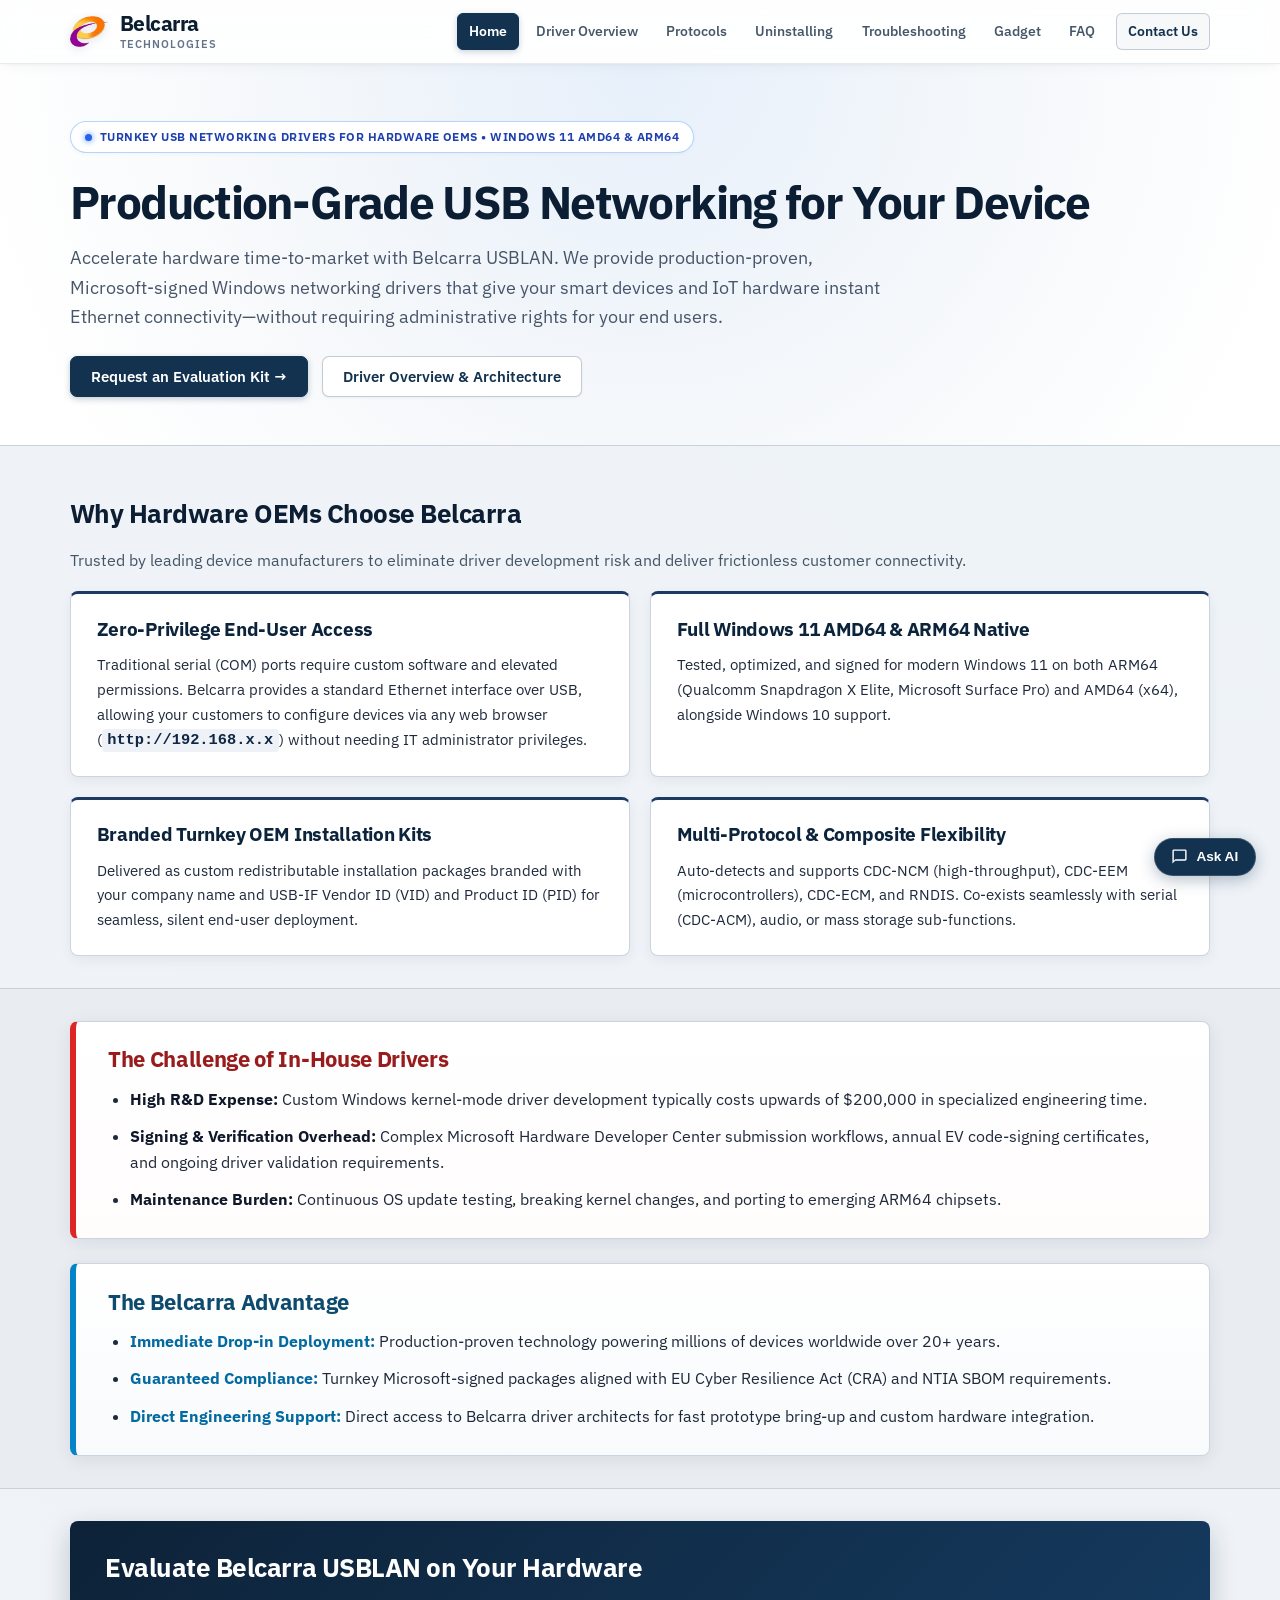
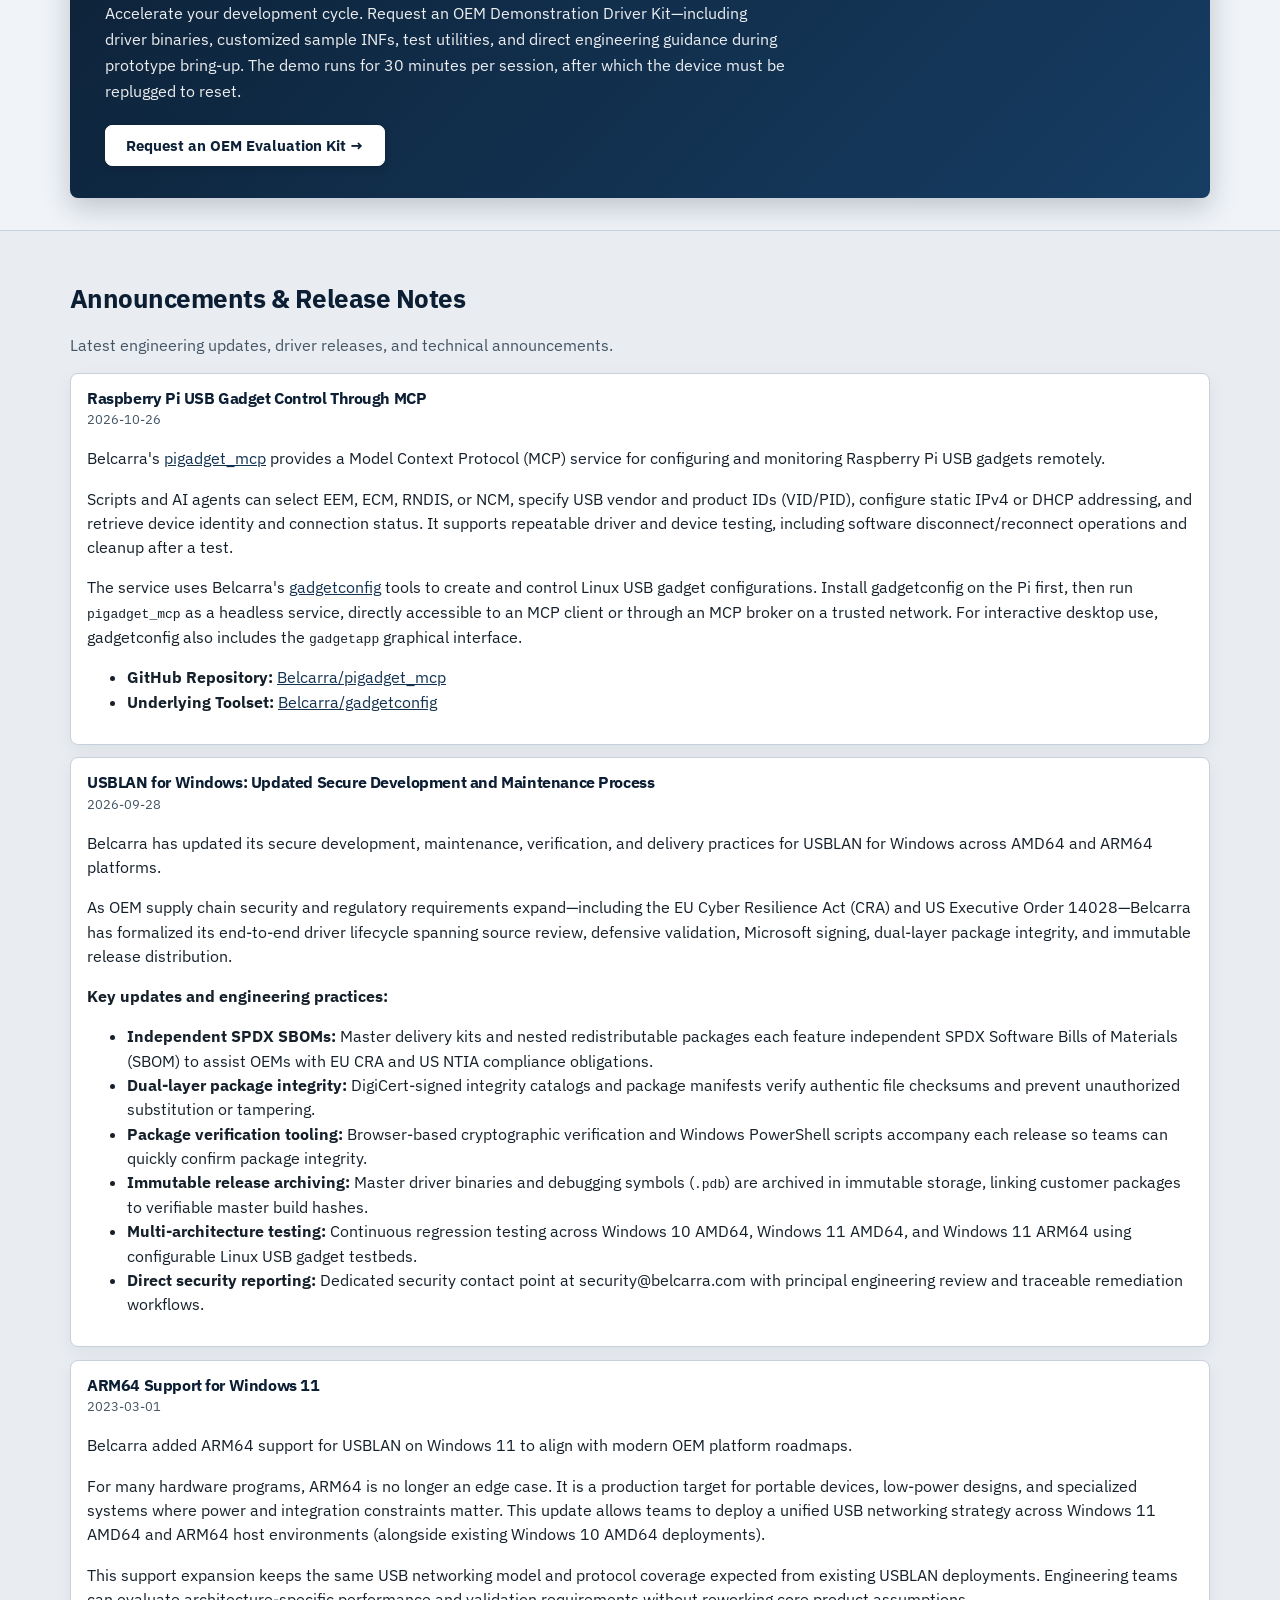
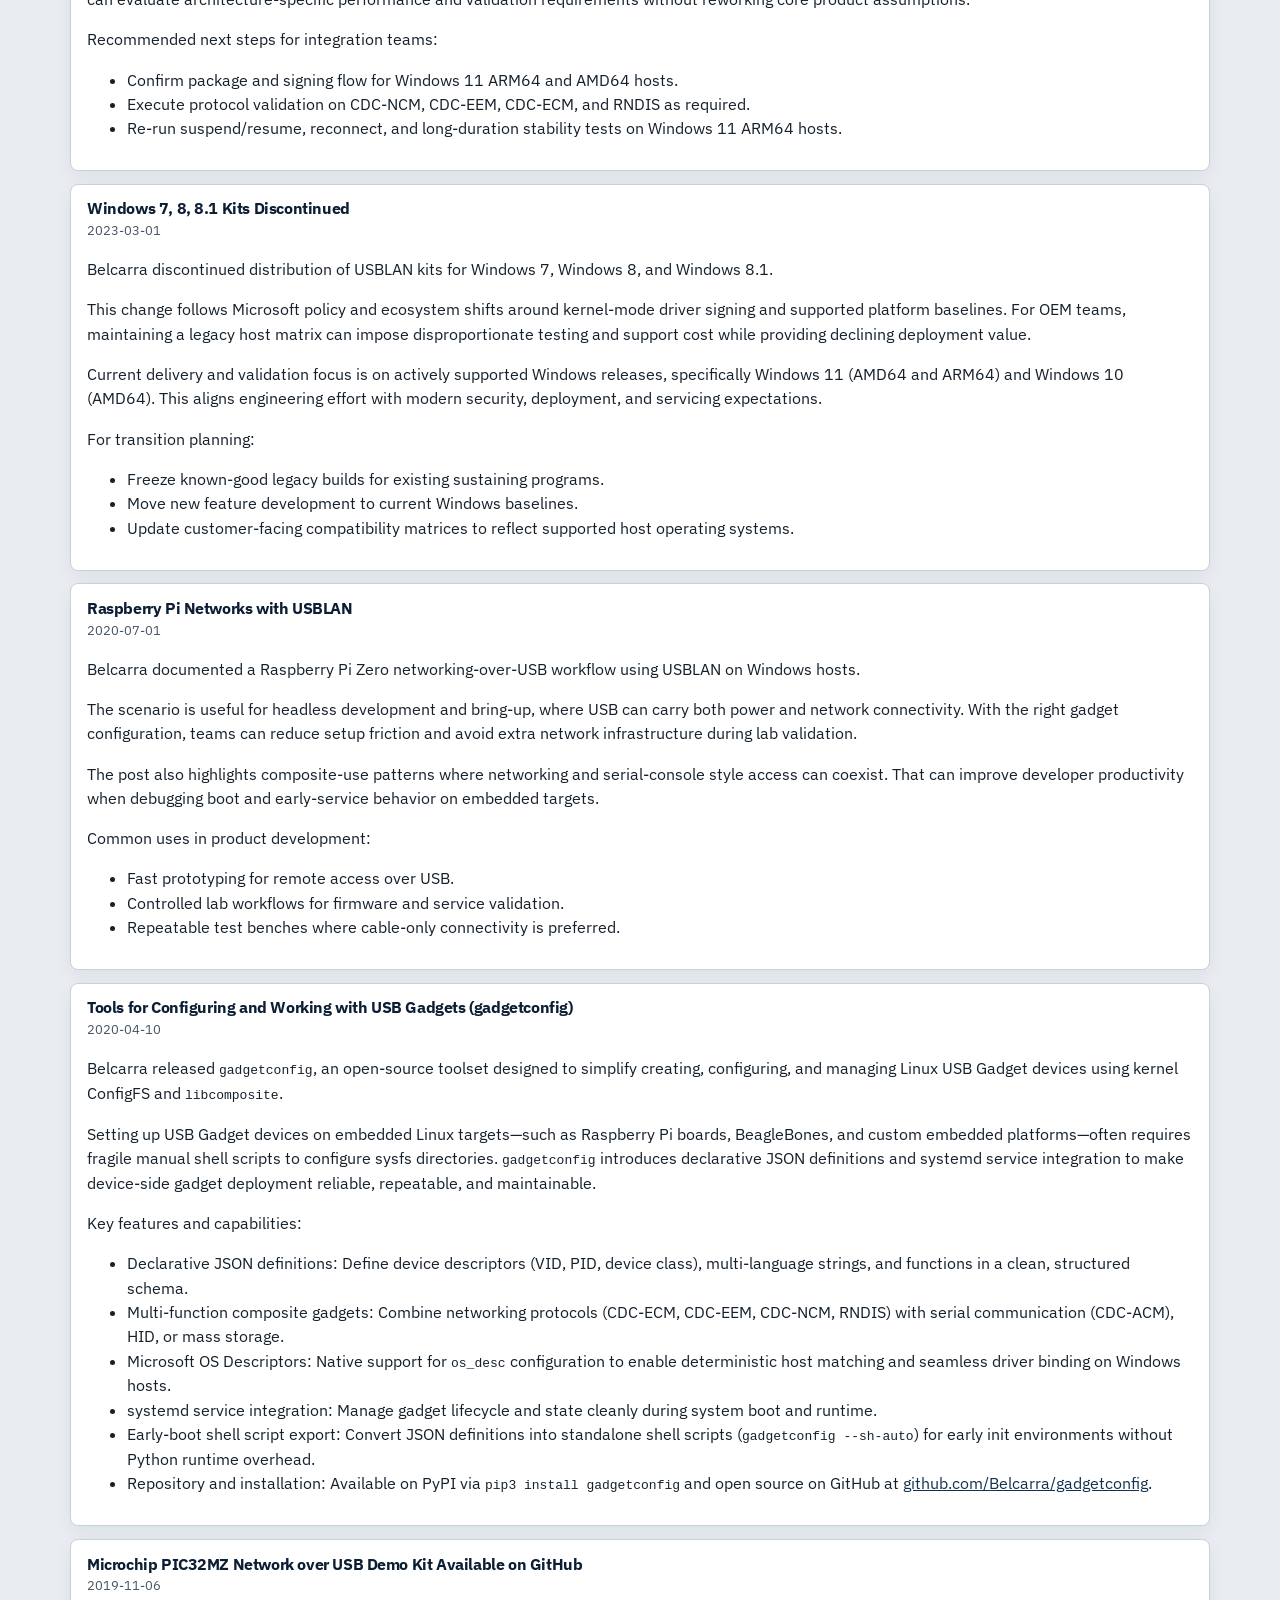
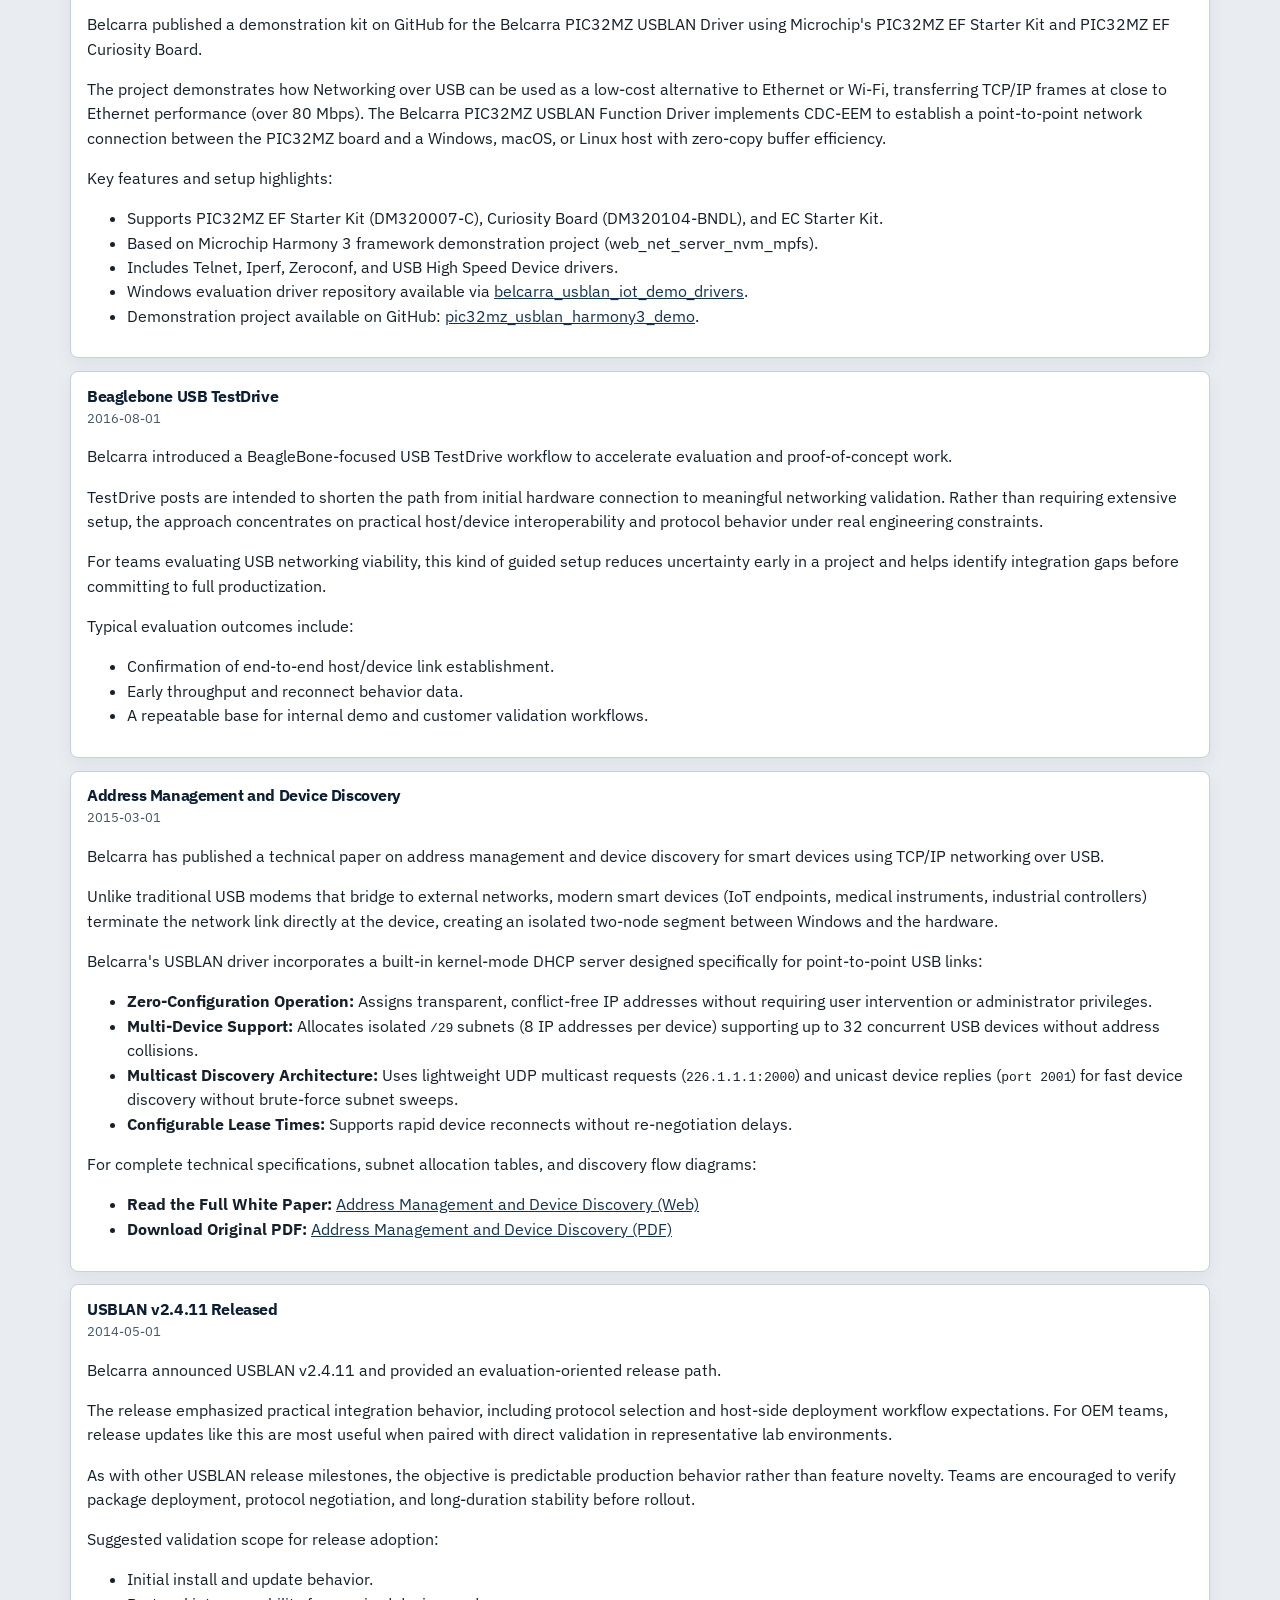
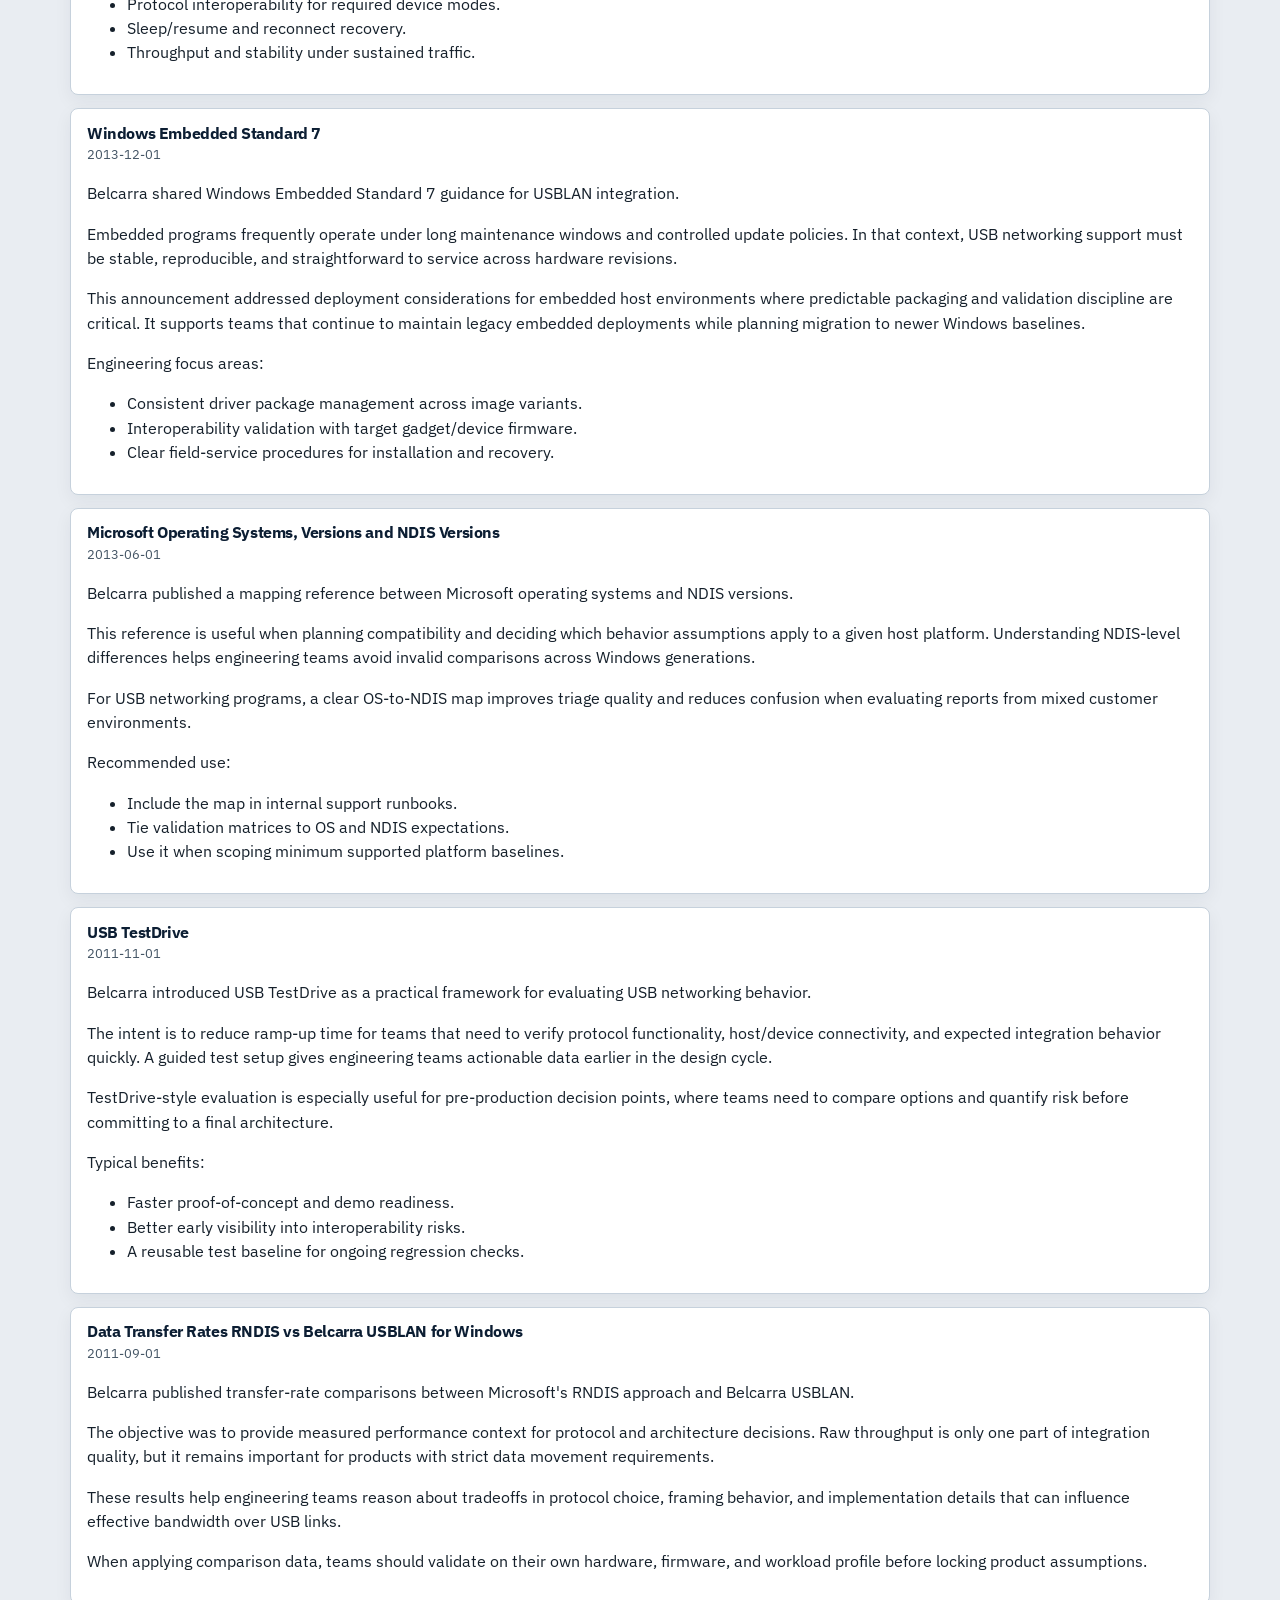
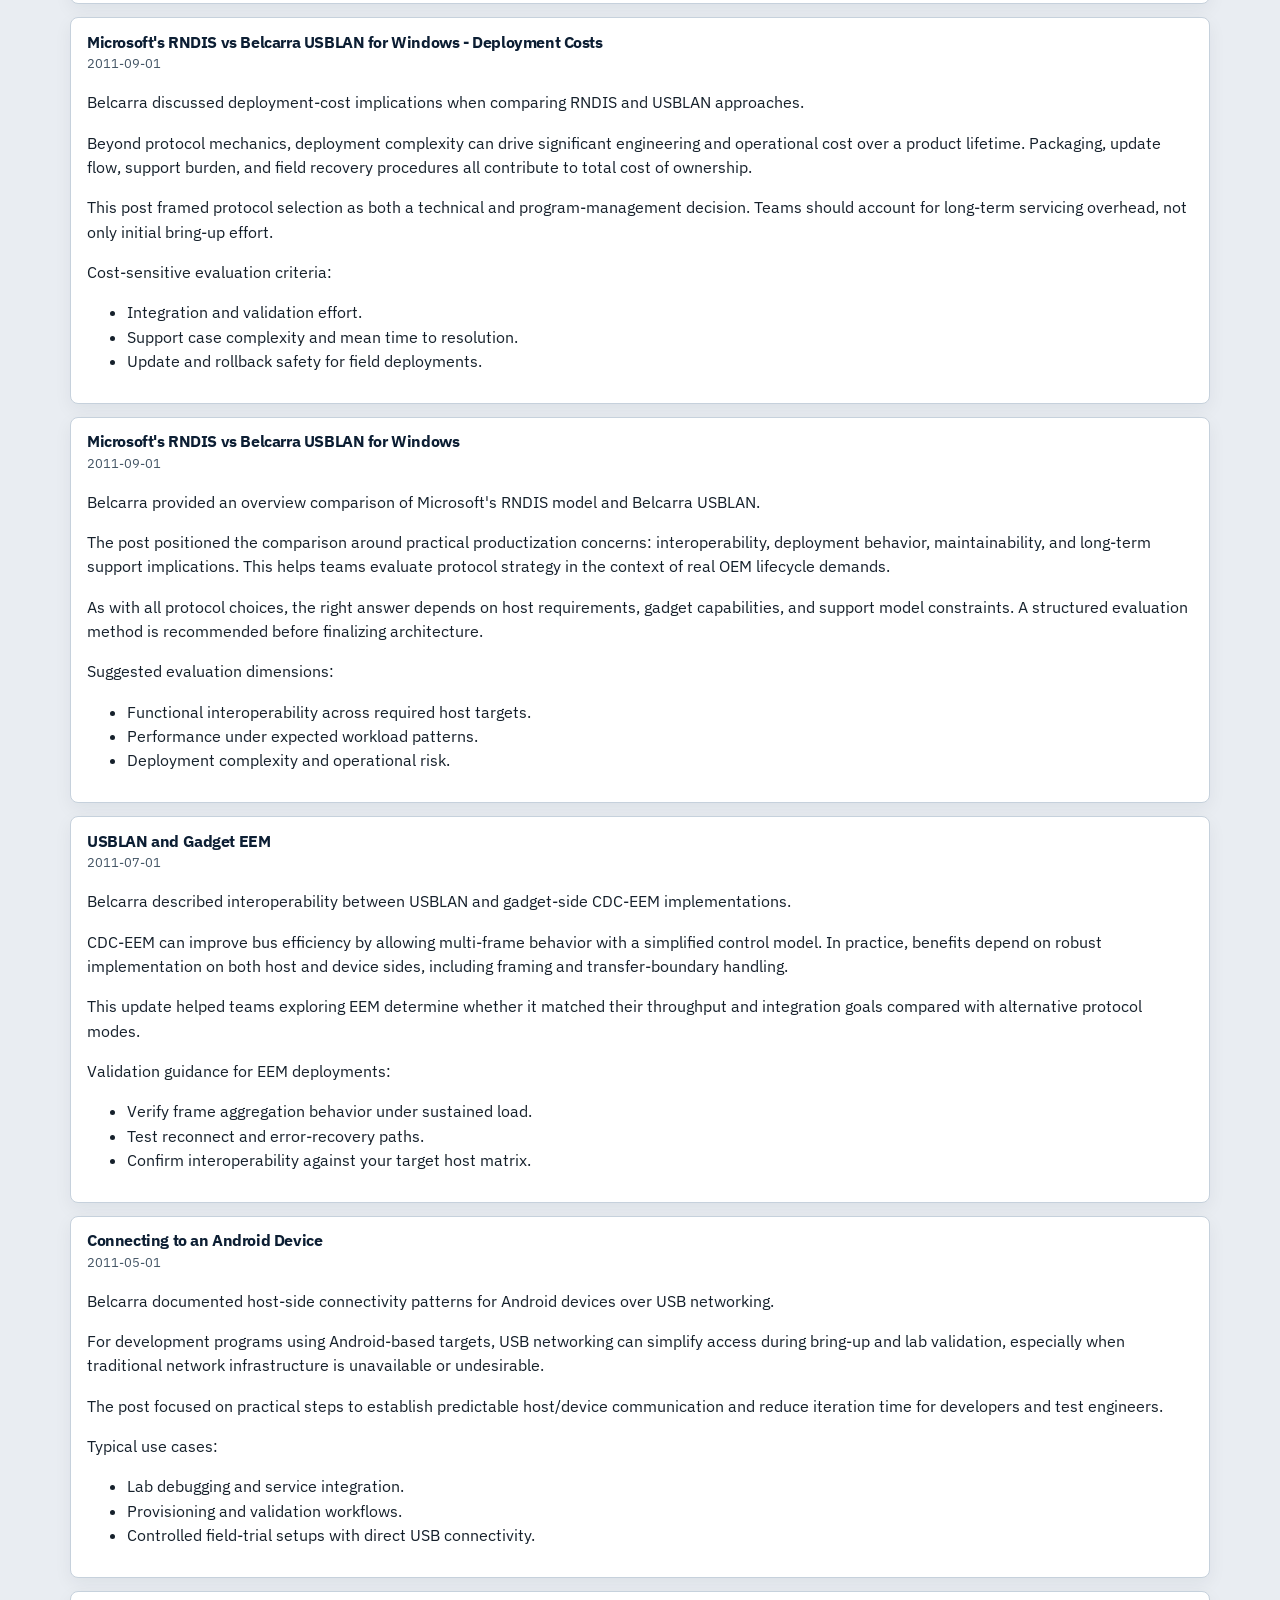
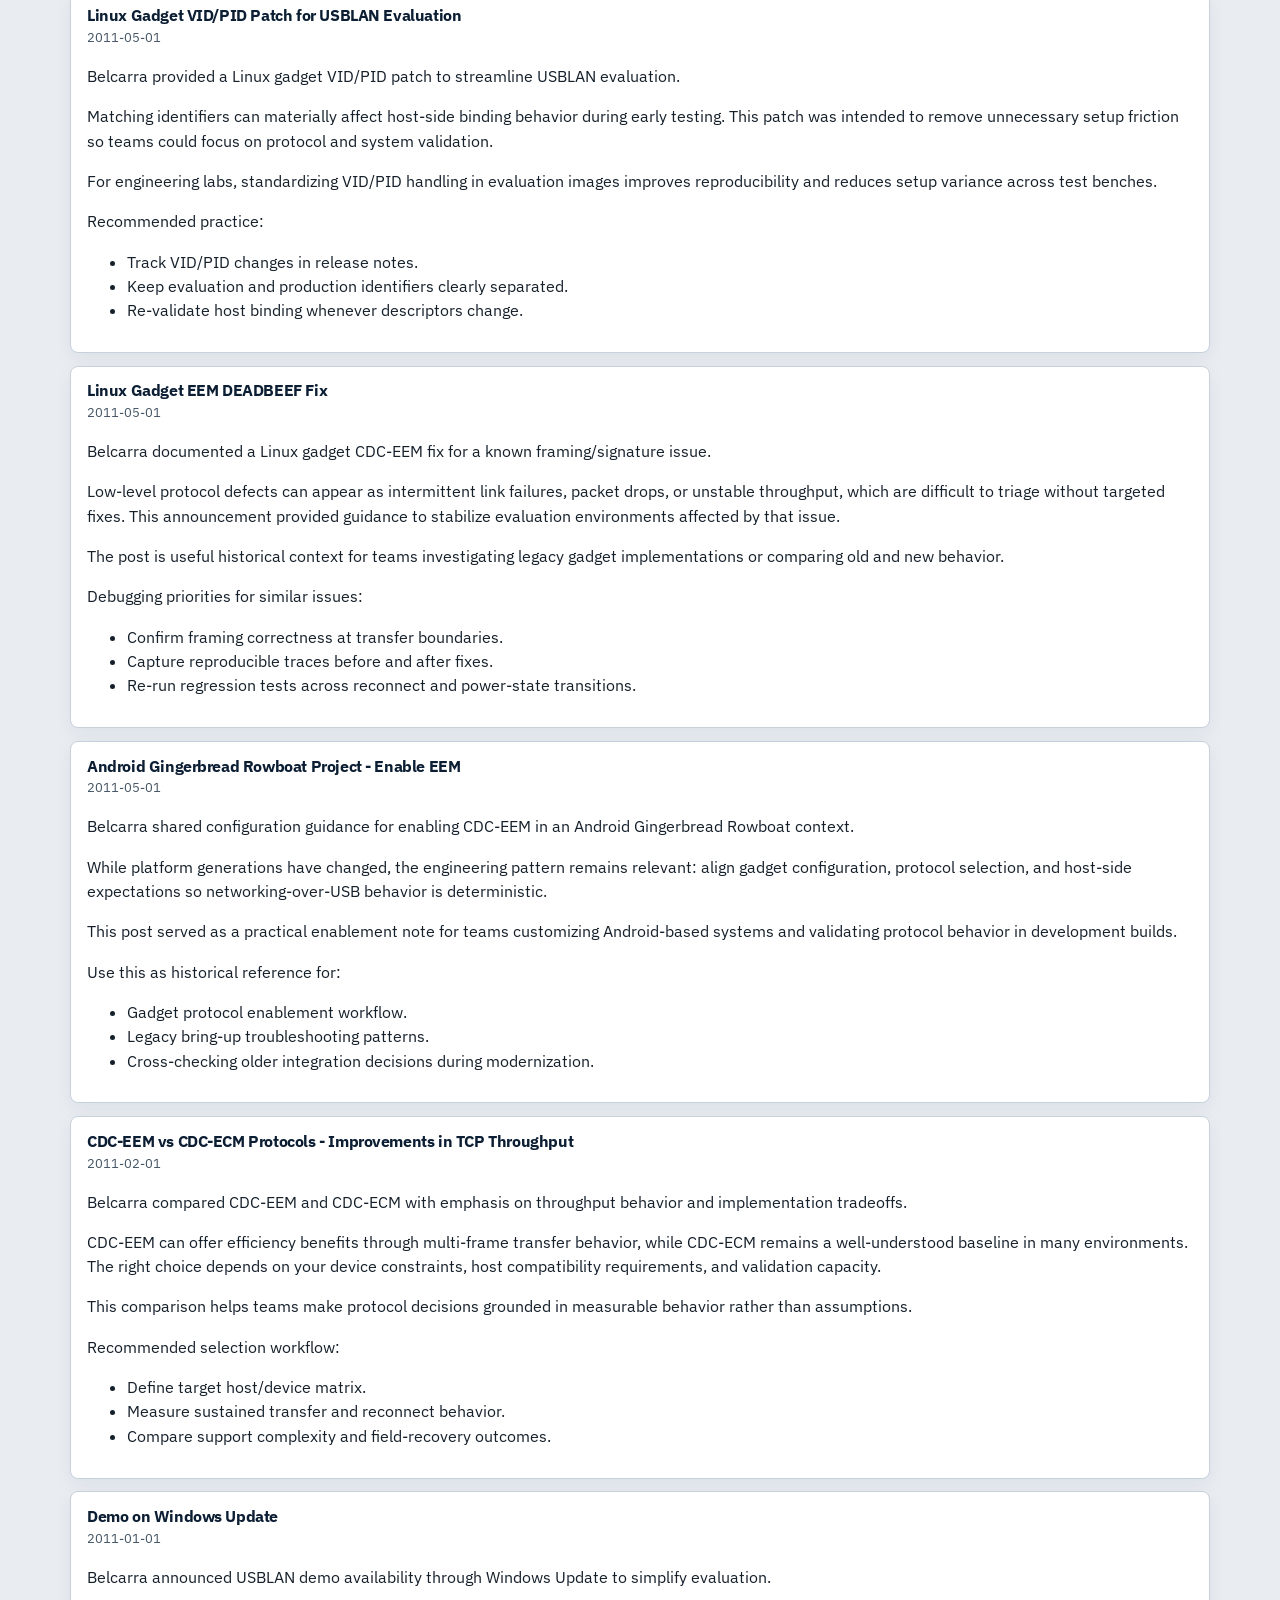
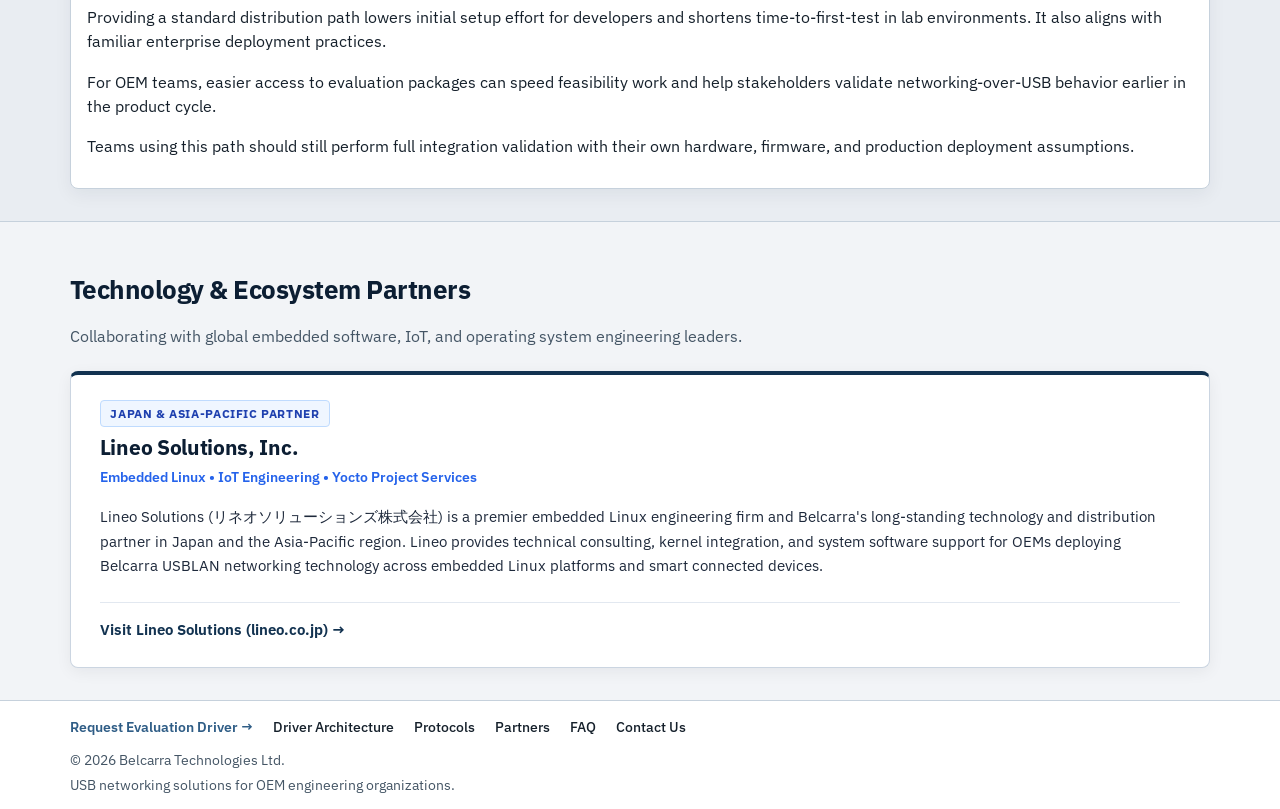
==== index.html @ 00631baa "Add Technology Partners section featuring Lineo Solutions" ====
<!doctype html>
<html lang="en">
<head>
  <meta charset="utf-8">
  <meta name="viewport" content="width=device-width, initial-scale=1">
  <title>Belcarra | USB Networking Driver Solutions for Windows</title>
  <meta name="description" content="Belcarra provides high-performance, stable USB networking drivers (CDC-EEM, CDC-ECM, CDC-NCM, RNDIS) for Windows 11 (AMD64, ARM64) and Windows 10 (AMD64).">
  <meta name="keywords" content="Belcarra, USBLAN, USB networking driver, Windows 11 USB driver, ARM64 USB driver, CDC-EEM, CDC-ECM, CDC-NCM, RNDIS, USB Vendor ID, Product ID, USB.org, USB-IF, MCCI, Thesycon, Lineo, USB Ethernet driver, embedded USB networking, USB gadget, NDIS driver">
  <link rel="canonical" href="https://belcarra.github.io/belcarra_web/">
  <meta property="og:title" content="Belcarra | USB Networking Driver Solutions for Windows">
  <meta property="og:description" content="Belcarra provides high-performance, stable USB networking drivers (CDC-EEM, CDC-ECM, CDC-NCM, RNDIS) for Windows 11 (AMD64, ARM64) and Windows 10 (AMD64).">
  <meta property="og:type" content="website">
  <meta property="og:url" content="https://belcarra.github.io/belcarra_web/">
  <meta property="og:site_name" content="Belcarra Technologies">
  <meta name="twitter:card" content="summary_large_image">
  <meta name="twitter:title" content="Belcarra | USB Networking Driver Solutions for Windows">
  <meta name="twitter:description" content="Belcarra provides high-performance, stable USB networking drivers (CDC-EEM, CDC-ECM, CDC-NCM, RNDIS) for Windows 11 (AMD64, ARM64) and Windows 10 (AMD64).">
  <script type="application/ld+json">
  {
    "@context": "https://schema.org",
    "@graph": [
      {
        "@type": "Organization",
        "@id": "https://belcarra.github.io/belcarra_web/#organization",
        "name": "Belcarra Technologies",
        "url": "https://belcarra.github.io/belcarra_web/",
        "description": "Provider of USB networking driver solutions, protocol implementations, and gadget tools for OEM and enterprise engineering teams.",
        "contactPoint": {
          "@type": "ContactPoint",
          "email": "info@belcarra.com",
          "contactType": "sales and technical support"
        }
      },
      {
        "@type": "SoftwareApplication",
        "name": "Belcarra USBLAN for Windows",
        "applicationCategory": "DriverApplication",
        "operatingSystem": "Windows 11 (AMD64, ARM64), Windows 10 (AMD64)",
        "description": "Windows kernel-mode network class driver connecting USB device networking protocols (CDC-EEM, CDC-ECM, CDC-NCM, RNDIS) to the Windows networking stack.",
        "keywords": "Belcarra, USBLAN, USB networking driver, Windows 11 USB driver, CDC-EEM, CDC-ECM, CDC-NCM, RNDIS, USB Vendor ID, Product ID, USB.org, USB-IF, MCCI, Thesycon, Lineo, embedded USB networking",
        "provider": {
          "@id": "https://belcarra.github.io/belcarra_web/#organization"
        }
      }
    ]
  }
  </script>
    <link rel="icon" type="image/x-icon" href="favicon.ico">
  <link rel="icon" type="image/png" sizes="32x32" href="assets/favicon-32x32.png">
  <link rel="icon" type="image/png" sizes="16x16" href="assets/favicon-16x16.png">
  <link rel="apple-touch-icon" sizes="180x180" href="assets/apple-touch-icon.png">
  <link rel="preconnect" href="https://fonts.googleapis.com">
  <link rel="preconnect" href="https://fonts.gstatic.com" crossorigin>
  <link href="https://fonts.googleapis.com/css2?family=IBM+Plex+Sans:wght@400;500;600;700&display=swap" rel="stylesheet">
  <link rel="stylesheet" href="assets/styles.css">
  <script defer src="assets/site.js"></script>
</head>
<body>
  <header class="topbar">
    <div class="wrap topbar-inner">
      <div class="topbar-brand-row">
        <a class="brand" href="index.html" aria-label="Belcarra Technologies Home">
          <img src="assets/belcarra-mark.png" alt="Belcarra" class="brand-mark-img" width="38" height="32">
          <span class="brand-text">
            <span class="brand-title">Belcarra</span>
            <span class="brand-subtitle">Technologies</span>
          </span>
        </a>
        <button type="button" class="nav-toggle" id="nav-toggle" aria-expanded="false" aria-controls="primary-nav" aria-label="Toggle navigation menu">
          <span class="nav-toggle-bar"></span>
          <span class="nav-toggle-bar"></span>
          <span class="nav-toggle-bar"></span>
        </button>
      </div>
      <nav id="primary-nav" class="nav-menu" aria-label="Primary">
        <ul class="tabs">
          <li><a class="active" href="index.html">Home</a></li>
          <li><a href="driver-overview.html">Driver Overview</a></li>
          <li><a href="protocols.html">Protocols</a></li>
          <li><a href="uninstalling.html">Uninstalling</a></li>
          <li><a href="troubleshooting.html">Troubleshooting</a></li>
          <li><a href="gadget.html">Gadget</a></li>
          <li><a href="faq.html">FAQ</a></li>
          <li><a href="contact-us.html">Contact Us</a></li>
        </ul>
      </nav>
    </div>
  </header>

  <main>
    <section class="hero">
      <div class="wrap">
        <div class="eyebrow">Turnkey USB Networking Drivers for Hardware OEMs • Windows 11 AMD64 &amp; ARM64</div>
        <h1>Production-Grade USB Networking for Your Device</h1>
        <p class="lead">Accelerate hardware time-to-market with Belcarra USBLAN. We provide production-proven, Microsoft-signed Windows networking drivers that give your smart devices and IoT hardware instant Ethernet connectivity—without requiring administrative rights for your end users.</p>
        <div class="hero-actions">
          <a href="evaluation-request.html" class="btn btn-primary">Request an Evaluation Kit →</a>
          <a href="driver-overview.html" class="btn btn-secondary">Driver Overview &amp; Architecture</a>
        </div>
      </div>
    </section>

    <!-- Why Hardware OEMs Choose Belcarra -->
    <section class="section">
      <div class="wrap">
        <h2>Why Hardware OEMs Choose Belcarra</h2>
        <p class="section-intro">Trusted by leading device manufacturers to eliminate driver development risk and deliver frictionless customer connectivity.</p>
        <div class="feature-grid feature-grid-2x2" style="margin-top: 1.2rem;">
          <div class="feature-box">
            <h3>Zero-Privilege End-User Access</h3>
            <p>Traditional serial (COM) ports require custom software and elevated permissions. Belcarra provides a standard Ethernet interface over USB, allowing your customers to configure devices via any web browser (<code>http://192.168.x.x</code>) without needing IT administrator privileges.</p>
          </div>
          <div class="feature-box">
            <h3>Full Windows 11 AMD64 &amp; ARM64 Native</h3>
            <p>Tested, optimized, and signed for modern Windows 11 on both ARM64 (Qualcomm Snapdragon X Elite, Microsoft Surface Pro) and AMD64 (x64), alongside Windows 10 support.</p>
          </div>
          <div class="feature-box">
            <h3>Branded Turnkey OEM Installation Kits</h3>
            <p>Delivered as custom redistributable installation packages branded with your company name and USB-IF Vendor ID (VID) and Product ID (PID) for seamless, silent end-user deployment.</p>
          </div>
          <div class="feature-box">
            <h3>Multi-Protocol &amp; Composite Flexibility</h3>
            <p>Auto-detects and supports CDC-NCM (high-throughput), CDC-EEM (microcontrollers), CDC-ECM, and RNDIS. Co-exists seamlessly with serial (CDC-ACM), audio, or mass storage sub-functions.</p>
          </div>
        </div>
      </div>
    </section>

    <!-- Commercial Advantages: Build vs. License -->
    <section class="section section-alt">
      <div class="wrap">
        <div class="stack-cards">
          <article class="card card-challenge">
            <h2>The Challenge of In-House Drivers</h2>
            <ul>
              <li><strong>High R&amp;D Expense:</strong> Custom Windows kernel-mode driver development typically costs upwards of $200,000 in specialized engineering time.</li>
              <li><strong>Signing &amp; Verification Overhead:</strong> Complex Microsoft Hardware Developer Center submission workflows, annual EV code-signing certificates, and ongoing driver validation requirements.</li>
              <li><strong>Maintenance Burden:</strong> Continuous OS update testing, breaking kernel changes, and porting to emerging ARM64 chipsets.</li>
            </ul>
          </article>
          <article class="card card-advantage">
            <h2>The Belcarra Advantage</h2>
            <ul>
              <li><strong>Immediate Drop-in Deployment:</strong> Production-proven technology powering millions of devices worldwide over 20+ years.</li>
              <li><strong>Guaranteed Compliance:</strong> Turnkey Microsoft-signed packages aligned with EU Cyber Resilience Act (CRA) and NTIA SBOM requirements.</li>
              <li><strong>Direct Engineering Support:</strong> Direct access to Belcarra driver architects for fast prototype bring-up and custom hardware integration.</li>
            </ul>
          </article>
        </div>
      </div>
    </section>

    <!-- Promotional Callout: Evaluation Kit -->
    <section class="section">
      <div class="wrap">
        <div class="promo-card">
          <h2>Evaluate Belcarra USBLAN on Your Hardware</h2>
          <p>Accelerate your development cycle. Request an OEM Demonstration Driver Kit—including driver binaries, customized sample INFs, test utilities, and direct engineering guidance during prototype bring-up. The demo runs for 30 minutes per session, after which the device must be replugged to reset.</p>
          <a href="evaluation-request.html" class="btn btn-white">Request an OEM Evaluation Kit →</a>
        </div>
      </div>
    </section>

    <!-- Announcements -->
    <section class="section section-alt">
      <div class="wrap">
        <h2>Announcements &amp; Release Notes</h2>
        <p class="section-intro">Latest engineering updates, driver releases, and technical announcements.</p>
        <div id="announcements" class="announcement-list" aria-live="polite"></div>
      </div>
    </section>

    <!-- Technology Partners & Ecosystem -->
    <section class="section" id="partners">
      <div class="wrap">
        <h2>Technology &amp; Ecosystem Partners</h2>
        <p class="section-intro">Collaborating with global embedded software, IoT, and operating system engineering leaders.</p>
        <div class="partner-grid" style="margin-top: 1.4rem;">
          <article class="partner-card">
            <div class="partner-header">
              <span class="partner-badge">Japan &amp; Asia-Pacific Partner</span>
              <h3>Lineo Solutions, Inc.</h3>
              <p class="partner-meta">Embedded Linux • IoT Engineering • Yocto Project Services</p>
            </div>
            <p class="partner-desc">
              Lineo Solutions (リネオソリューションズ株式会社) is a premier embedded Linux engineering firm and Belcarra's long-standing technology and distribution partner in Japan and the Asia-Pacific region. Lineo provides technical consulting, kernel integration, and system software support for OEMs deploying Belcarra USBLAN networking technology across embedded Linux platforms and smart connected devices.
            </p>
            <div class="partner-actions">
              <a href="https://www.lineo.co.jp/" target="_blank" rel="noopener noreferrer" class="partner-link">Visit Lineo Solutions (lineo.co.jp) →</a>
            </div>
          </article>
        </div>
      </div>
    </section>
  </main>

  <footer class="footer">
    <div class="wrap footer-inner">
      <nav class="footer-links" aria-label="Footer navigation">
        <a href="evaluation-request.html" class="footer-highlight">Request Evaluation Driver →</a>
        <a href="driver-overview.html">Driver Architecture</a>
        <a href="protocols.html">Protocols</a>
        <a href="index.html#partners">Partners</a>
        <a href="faq.html">FAQ</a>
        <a href="contact-us.html">Contact Us</a>
      </nav>
      <p>© <span id="year"></span> Belcarra Technologies Ltd.</p>
      <p>USB networking solutions for OEM engineering organizations.</p>
    </div>
  </footer>
</body>
</html>
---- assets/styles.css ----
:root {
  --bg: #f2f4f7;
  --surface: #ffffff;
  --surface-alt: #e9edf2;
  --ink: #15202b;
  --ink-soft: #445565;
  --line: #c6d1dc;
  --brand: #123250;
  --brand-strong: #0d2740;
  --accent: #2f5d86;
  --max: 1140px;
  --radius: 8px;
  --shadow: 0 6px 18px rgba(15, 35, 55, 0.06);
}

* {
  box-sizing: border-box;
}

body {
  margin: 0;
  font-family: "IBM Plex Sans", "Aptos", "Segoe UI", sans-serif;
  color: var(--ink);
  background: radial-gradient(circle at top right, #eef3f8 0%, var(--bg) 38%, var(--bg) 100%);
  line-height: 1.52;
}

a {
  color: var(--brand);
}

a:hover,
a:focus-visible {
  color: var(--brand-strong);
}

.wrap {
  width: min(var(--max), calc(100% - 2rem));
  margin: 0 auto;
}

.topbar {
  position: sticky;
  top: 0;
  z-index: 50;
  background: rgba(255, 255, 255, 0.92);
  border-bottom: 1px solid rgba(226, 232, 240, 0.85);
  backdrop-filter: blur(12px) saturate(180%);
  -webkit-backdrop-filter: blur(12px) saturate(180%);
  box-shadow: 0 1px 3px 0 rgba(0, 0, 0, 0.03), 0 4px 14px -2px rgba(15, 35, 55, 0.04);
  transition: all 0.2s ease;
}

.topbar-inner {
  display: flex;
  align-items: center;
  justify-content: space-between;
  padding: 0.75rem 0;
  gap: 1.25rem;
}

.topbar-brand-row {
  display: flex;
  align-items: center;
  justify-content: space-between;
}

.nav-toggle {
  display: none;
  background: transparent;
  border: 1px solid rgba(18, 50, 80, 0.18);
  border-radius: 6px;
  padding: 7px 6px;
  cursor: pointer;
  flex-direction: column;
  justify-content: center;
  gap: 4px;
  width: 38px;
  height: 36px;
  transition: all 0.2s ease;
  touch-action: manipulation;
}

.nav-toggle:hover,
.nav-toggle:focus-visible {
  background: rgba(18, 50, 80, 0.05);
  border-color: var(--brand);
}

.nav-toggle-bar {
  display: block;
  width: 20px;
  height: 2px;
  background: #123250;
  border-radius: 2px;
  transition: transform 0.2s ease, opacity 0.2s ease;
}

.nav-toggle.is-active .nav-toggle-bar:nth-child(1) {
  transform: translateY(6px) rotate(45deg);
}

.nav-toggle.is-active .nav-toggle-bar:nth-child(2) {
  opacity: 0;
}

.nav-toggle.is-active .nav-toggle-bar:nth-child(3) {
  transform: translateY(-6px) rotate(-45deg);
}

@media (max-width: 980px) {
  .topbar-inner {
    flex-direction: column;
    align-items: stretch;
    padding: 0.65rem 0;
    gap: 0;
  }

  .topbar-brand-row {
    width: 100%;
  }

  .nav-toggle {
    display: inline-flex;
  }

  .nav-menu {
    display: none;
    width: 100%;
    padding: 0.75rem 0 0.5rem;
    border-top: 1px solid rgba(226, 232, 240, 0.9);
    margin-top: 0.65rem;
    animation: fadeIn 0.15s ease-out;
  }

  .nav-menu.is-open {
    display: block;
  }

  .tabs {
    flex-direction: column;
    align-items: stretch;
    gap: 0.35rem;
    width: 100%;
  }

  .tabs a {
    display: flex;
    width: 100%;
    padding: 0.65rem 0.85rem;
    font-size: 0.94rem;
    border-radius: 6px;
  }

  .tabs a[href="contact-us.html"] {
    margin-left: 0;
    margin-top: 0.3rem;
  }
}

@keyframes fadeIn {
  from { opacity: 0; transform: translateY(-4px); }
  to { opacity: 1; transform: translateY(0); }
}

.brand {
  display: inline-flex;
  align-items: center;
  gap: 0.75rem;
  text-decoration: none;
  flex-shrink: 0;
  transition: opacity 0.2s ease;
}

.brand:hover {
  opacity: 0.94;
}

.brand-mark-img {
  width: 38px;
  height: auto;
  flex-shrink: 0;
  transition: transform 0.25s cubic-bezier(0.34, 1.56, 0.64, 1);
  filter: drop-shadow(0 2px 4px rgba(15, 35, 55, 0.12));
}

.brand:hover .brand-mark-img {
  transform: scale(1.06) rotate(-2deg);
}

.brand-text {
  display: flex;
  flex-direction: column;
  line-height: 1.15;
}

.brand-title {
  font-weight: 750;
  font-size: 1.3rem;
  letter-spacing: -0.025em;
  color: #0b1d2e;
}

.brand-subtitle {
  font-weight: 600;
  font-size: 0.7rem;
  letter-spacing: 0.09em;
  text-transform: uppercase;
  color: #64748b;
  margin-top: 2px;
}

.tabs {
  display: flex;
  align-items: center;
  flex-wrap: wrap;
  margin: 0;
  padding: 0;
  list-style: none;
  gap: 0.25rem;
}

.tabs a {
  display: inline-flex;
  align-items: center;
  text-decoration: none;
  font-size: 0.88rem;
  font-weight: 550;
  color: #475569;
  border-radius: 6px;
  padding: 0.42rem 0.7rem;
  background: transparent;
  border: 1px solid transparent;
  transition: all 0.18s ease-in-out;
  white-space: nowrap;
}

.tabs a:hover {
  color: #0f2337;
  background: rgba(15, 35, 55, 0.05);
}

.tabs a:focus-visible {
  outline: 2px solid var(--accent);
  outline-offset: 2px;
}

.tabs .active {
  color: #ffffff;
  background: #123250;
  border-color: #123250;
  font-weight: 600;
  box-shadow: 0 2px 6px rgba(18, 50, 80, 0.22);
}

.tabs a[href="contact-us.html"] {
  border: 1px solid rgba(18, 50, 80, 0.22);
  background: rgba(18, 50, 80, 0.03);
  color: #123250;
  font-weight: 600;
  margin-left: 0.25rem;
}

.tabs a[href="contact-us.html"]:hover {
  background: #123250;
  color: #ffffff;
  border-color: #123250;
  box-shadow: 0 2px 8px rgba(18, 50, 80, 0.2);
}

.tabs .active[href="contact-us.html"] {
  background: #123250;
  color: #ffffff;
  border-color: #123250;
}

.hero {
  padding: 3.6rem 0 3rem;
  background: radial-gradient(circle at 50% 0%, rgba(219, 234, 254, 0.4) 0%, rgba(248, 250, 252, 0.7) 50%, #ffffff 90%);
  border-bottom: 1px solid var(--line);
  position: relative;
}

.eyebrow {
  display: inline-flex;
  align-items: center;
  gap: 0.5rem;
  padding: 0.35rem 0.85rem;
  border-radius: 999px;
  background: #ffffff;
  border: 1px solid rgba(147, 197, 253, 0.7);
  box-shadow: 0 1px 4px rgba(15, 35, 55, 0.04);
  color: #1e40af;
  font-size: 0.76rem;
  font-weight: 650;
  letter-spacing: 0.04em;
  text-transform: uppercase;
  margin-bottom: 1rem;
}

.eyebrow::before {
  content: "";
  width: 7px;
  height: 7px;
  border-radius: 50%;
  background: #2563eb;
  box-shadow: 0 0 6px #3b82f6;
}

h1,
h2,
h3,
h4 {
  line-height: 1.2;
  letter-spacing: -0.025em;
  color: #0c1e33;
}

h1 {
  margin: 0.4rem 0 0.9rem;
  font-size: clamp(2rem, 3.8vw, 2.9rem);
  font-weight: 750;
  letter-spacing: -0.035em;
  line-height: 1.15;
}

h2 {
  font-size: clamp(1.25rem, 2vw, 1.65rem);
  font-weight: 700;
  letter-spacing: -0.02em;
}

.prose h1 {
  font-size: clamp(1.9rem, 3.5vw, 2.5rem);
  font-weight: 750;
  letter-spacing: -0.03em;
  padding-bottom: 0.75rem;
  border-bottom: 2px solid var(--line);
  position: relative;
  margin-bottom: 1.2rem;
}

.prose h1::after {
  content: "";
  position: absolute;
  bottom: -2px;
  left: 0;
  width: 48px;
  height: 2px;
  background: var(--accent);
}

.lead {
  margin: 0 0 1.5rem;
  max-width: 74ch;
  color: #475569;
  font-size: 1.12rem;
  line-height: 1.65;
}

.hero-actions {
  display: flex;
  align-items: center;
  gap: 0.85rem;
  flex-wrap: wrap;
  margin-top: 1.25rem;
}

.btn {
  display: inline-flex;
  align-items: center;
  justify-content: center;
  font-size: 0.92rem;
  font-weight: 600;
  padding: 0.62rem 1.25rem;
  border-radius: 7px;
  text-decoration: none;
  transition: all 0.2s ease;
  line-height: 1.3;
}

.btn-primary {
  background: #123250;
  color: #ffffff;
  box-shadow: 0 2px 6px rgba(18, 50, 80, 0.25);
  border: 1px solid #123250;
}

.btn-primary:hover {
  background: #1a4269;
  color: #ffffff;
  transform: translateY(-1px);
  box-shadow: 0 4px 12px rgba(18, 50, 80, 0.3);
}

.btn-secondary {
  background: #ffffff;
  color: #123250;
  border: 1px solid rgba(18, 50, 80, 0.25);
  box-shadow: 0 1px 3px rgba(15, 35, 55, 0.05);
}

.btn-secondary:hover {
  background: #f8fafc;
  color: #0b1a2c;
  border-color: #123250;
  transform: translateY(-1px);
}

.section {
  padding: 2rem 0;
}

.section-alt {
  background: var(--surface-alt);
  border-top: 1px solid var(--line);
  border-bottom: 1px solid var(--line);
}

.grid-2 {
  display: grid;
  grid-template-columns: repeat(2, minmax(0, 1fr));
  gap: 1rem;
}

.card {
  background: var(--surface);
  border: 1px solid var(--line);
  border-radius: var(--radius);
  padding: 1.05rem 1.1rem;
  box-shadow: var(--shadow);
}

.card h2,
.card h3,
.prose h1,
.prose h2 {
  margin-top: 0;
}

.stack-cards {
  display: flex;
  flex-direction: column;
  gap: 1.5rem;
}

.stack-cards .card {
  width: 100%;
  padding: 1.6rem 2rem;
  border-radius: var(--radius);
  background: #ffffff;
  box-shadow: 0 4px 18px rgba(15, 23, 42, 0.08);
  border: 1px solid #cbd5e1;
}

.stack-cards .card-challenge {
  border-left: 6px solid #dc2626;
  background: linear-gradient(180deg, #ffffff 0%, #fffcfc 100%);
}

.stack-cards .card-challenge h2 {
  font-size: 1.35rem;
  font-weight: 700;
  color: #991b1b;
  margin-top: 0;
  margin-bottom: 0.85rem;
  letter-spacing: -0.015em;
}

.stack-cards .card-advantage {
  border-left: 6px solid #0284c7;
  background: linear-gradient(180deg, #ffffff 0%, #f8fafc 100%);
}

.stack-cards .card-advantage h2 {
  font-size: 1.35rem;
  font-weight: 700;
  color: #0c4a6e;
  margin-top: 0;
  margin-bottom: 0.85rem;
  letter-spacing: -0.015em;
}

.stack-cards .card ul {
  margin: 0;
  padding-left: 1.35rem;
  display: flex;
  flex-direction: column;
  gap: 0.75rem;
}

.stack-cards .card li {
  font-size: 0.98rem;
  line-height: 1.62;
  color: #1e293b;
}

.stack-cards .card-challenge li strong {
  color: #0f172a;
  font-weight: 700;
}

.stack-cards .card-advantage li strong {
  color: #0369a1;
  font-weight: 700;
}

/* Promotional Components */
.promo-card {
  background: linear-gradient(135deg, #0d2238 0%, #163d63 100%);
  color: #ffffff;
  border-radius: var(--radius);
  padding: 2rem 2.2rem;
  box-shadow: 0 10px 28px rgba(13, 34, 56, 0.22);
  display: flex;
  flex-direction: column;
  gap: 0.8rem;
  align-items: flex-start;
}

.promo-card h2,
.promo-card h3 {
  color: #ffffff;
  margin-top: 0;
  margin-bottom: 0.2rem;
}

.promo-card p {
  color: rgba(255, 255, 255, 0.92);
  max-width: 68ch;
  line-height: 1.6;
  font-size: 1.02rem;
  margin: 0;
}

.btn-white {
  background: #ffffff;
  color: #0d2238;
  font-weight: 700;
  border: 1px solid #ffffff;
  box-shadow: 0 2px 8px rgba(0, 0, 0, 0.15);
  margin-top: 0.5rem;
}

.btn-white:hover {
  background: #f1f5f9;
  color: #05121e;
  transform: translateY(-1px);
}

.feature-grid,
.feature-grid-2x2 {
  display: grid;
  grid-template-columns: repeat(2, minmax(0, 1fr));
  gap: 1.25rem;
}

@media (max-width: 580px) {
  .feature-grid,
  .feature-grid-2x2 {
    grid-template-columns: 1fr;
  }
}

.feature-box {
  background: #ffffff;
  border: 1px solid #cbd5e1;
  border-top: 3px solid #1e3a5f;
  border-radius: var(--radius);
  padding: 1.4rem 1.6rem;
  box-shadow: 0 4px 14px rgba(15, 23, 42, 0.06);
  display: flex;
  flex-direction: column;
  gap: 0.45rem;
  transition: transform 0.2s ease, box-shadow 0.2s ease;
}

.feature-box:hover {
  transform: translateY(-2px);
  box-shadow: 0 8px 22px rgba(15, 23, 42, 0.1);
}

.feature-box h3 {
  margin-top: 0;
  margin-bottom: 0.2rem;
  font-size: 1.2rem;
  font-weight: 700;
  color: #0c233c;
  letter-spacing: -0.015em;
  line-height: 1.3;
}

.feature-box p {
  margin: 0;
  font-size: 0.96rem;
  color: #1e293b;
  line-height: 1.62;
}

.feature-box code {
  background: #eef2f6;
  color: #0f2744;
  font-weight: 600;
  padding: 0.15rem 0.35rem;
  border-radius: 4px;
}

.compare-card {
  background: var(--surface);
  border: 1px solid var(--line);
  border-radius: var(--radius);
  padding: 1.4rem 1.5rem;
  box-shadow: var(--shadow);
  margin-top: 1.5rem;
}

.compare-table {
  width: 100%;
  border-collapse: collapse;
  margin-top: 0.8rem;
  font-size: 0.9rem;
}

.compare-table th,
.compare-table td {
  padding: 0.65rem 0.85rem;
  text-align: left;
  border-bottom: 1px solid var(--line);
}

.compare-table th {
  background: #f8fafc;
  font-weight: 600;
  color: #0c1e33;
}

.compare-table td:first-child {
  font-weight: 600;
  color: #0c1e33;
}

/* Technology Partners */
.partner-grid {
  display: grid;
  grid-template-columns: repeat(auto-fit, minmax(360px, 1fr));
  gap: 1.4rem;
}

.partner-card {
  background: #ffffff;
  border: 1px solid #cbd5e1;
  border-top: 4px solid #123250;
  border-radius: var(--radius);
  padding: 1.6rem 1.8rem;
  box-shadow: 0 4px 16px rgba(15, 23, 42, 0.06);
  display: flex;
  flex-direction: column;
  justify-content: space-between;
  gap: 1rem;
  transition: transform 0.2s ease, box-shadow 0.2s ease;
}

.partner-card:hover {
  transform: translateY(-2px);
  box-shadow: 0 8px 24px rgba(15, 23, 42, 0.1);
}

.partner-header {
  display: flex;
  flex-direction: column;
  gap: 0.35rem;
}

.partner-badge {
  display: inline-block;
  align-self: flex-start;
  font-size: 0.76rem;
  font-weight: 700;
  text-transform: uppercase;
  letter-spacing: 0.05em;
  color: #1e40af;
  background: #eff6ff;
  border: 1px solid #bfdbfe;
  padding: 0.2rem 0.6rem;
  border-radius: 4px;
}

.partner-card h3 {
  margin: 0.2rem 0 0;
  font-size: 1.3rem;
  font-weight: 700;
  color: #0c1e33;
  letter-spacing: -0.015em;
}

.partner-meta {
  margin: 0;
  font-size: 0.88rem;
  font-weight: 600;
  color: #2563eb;
}

.partner-desc {
  margin: 0;
  font-size: 0.95rem;
  line-height: 1.62;
  color: #1e293b;
}

.partner-actions {
  margin-top: 0.5rem;
  padding-top: 0.9rem;
  border-top: 1px solid #e2e8f0;
}

.partner-link {
  display: inline-flex;
  align-items: center;
  gap: 0.35rem;
  font-size: 0.92rem;
  font-weight: 650;
  color: #123250;
  text-decoration: none;
  transition: color 0.15s ease;
}

.partner-link:hover {
  color: #2563eb;
  text-decoration: underline;
}

.announcement .content table {
  width: 100%;
  border-collapse: collapse;
  margin: 1rem 0;
  font-size: 0.88rem;
}

.announcement .content th,
.announcement .content td {
  padding: 0.55rem 0.75rem;
  text-align: left;
  border-bottom: 1px solid var(--line);
}

.announcement .content th {
  background: #f8fafc;
  font-weight: 600;
  color: #0c1e33;
}

.announcement .content pre {
  background: #0f172a;
  color: #f1f5f9;
  padding: 0.85rem 1rem;
  border-radius: var(--radius);
  overflow-x: auto;
  font-size: 0.85rem;
  line-height: 1.45;
  margin: 0.8rem 0;
}

.section-intro {
  color: var(--ink-soft);
  margin-top: -0.2rem;
}

.announcement-list {
  display: grid;
  gap: 0.8rem;
}

.announcement {
  background: var(--surface);
  border: 1px solid var(--line);
  border-radius: var(--radius);
  padding: 0.85rem 1rem;
  box-shadow: var(--shadow);
}

.announcement h3 {
  margin: 0;
  font-size: 1.02rem;
}

.announcement time {
  display: block;
  font-size: 0.82rem;
  color: var(--ink-soft);
  margin-top: 0.2rem;
}

.announcement .content {
  margin-top: 0.52rem;
}

.prose {
  background: var(--surface);
  border: 1px solid var(--line);
  border-radius: var(--radius);
  padding: 1.2rem;
  box-shadow: var(--shadow);
}

.prose p,
.prose li {
  max-width: 78ch;
}

.prose pre {
  background: #0f2133;
  color: #e8eff7;
  padding: 0.75rem 0.85rem;
  border-radius: 6px;
  overflow-x: auto;
}

.prose code {
  font-family: "IBM Plex Mono", "Consolas", "Courier New", monospace;
}

.footer {
  border-top: 1px solid var(--line);
  background: #fff;
}

.footer-inner {
  padding: 1rem 0;
  color: var(--ink-soft);
  font-size: 0.9rem;
}

.footer-inner p {
  margin: 0.2rem 0;
}

.footer-links {
  display: flex;
  gap: 1.25rem;
  flex-wrap: wrap;
  align-items: center;
  margin-bottom: 0.65rem;
  font-size: 0.88rem;
}

.footer-links a {
  color: var(--ink);
  text-decoration: none;
  font-weight: 500;
}

.footer-links a:hover {
  color: var(--accent);
  text-decoration: underline;
}

.footer-links a.footer-highlight {
  color: var(--accent);
  font-weight: 600;
}

@media (max-width: 900px) {
  .grid-2 {
    grid-template-columns: 1fr;
  }
}

.contact-header {
  display: flex;
  align-items: center;
  gap: 1.5rem;
  margin: 1rem 0 1.75rem;
  flex-wrap: wrap;
}

.contact-logo {
  max-width: 95px;
  height: auto;
  flex-shrink: 0;
}

.diagram-figure {
  max-width: 520px;
  margin: 1.5rem auto 2rem;
  padding: 0;
}

.diagram-img {
  width: 100%;
  max-width: 100%;
  height: auto;
  border-radius: var(--radius);
  border: 1px solid var(--line);
  box-shadow: 0 4px 14px rgba(15, 35, 55, 0.08);
  display: block;
  background: #ffffff;
}

figcaption {
  margin-top: 0.6rem;
  font-size: 0.85rem;
  color: var(--ink-soft);
  text-align: center;
  line-height: 1.4;
}

code {
  word-break: break-word;
  overflow-wrap: break-word;
}

/* Contact Form */
.contact-form-card {
  margin: 1.2rem 0 1.6rem;
  background: var(--surface);
  border: 1px solid var(--line);
  border-radius: var(--radius);
  padding: 1.1rem 1.25rem;
  box-shadow: var(--shadow);
  max-width: 620px;
}

.contact-form-card h2 {
  margin-top: 0;
  margin-bottom: 0.2rem;
  font-size: 1.2rem;
}

.contact-form {
  display: flex;
  flex-direction: column;
  gap: 0.75rem;
  margin-top: 0.75rem;
}

.form-row {
  display: grid;
  grid-template-columns: 1fr 1fr;
  gap: 0.75rem;
}

.form-group {
  display: flex;
  flex-direction: column;
  gap: 0.25rem;
}

.form-label {
  font-size: 0.82rem;
  font-weight: 600;
  color: var(--ink);
}

.form-label .required {
  color: #dc2626;
  margin-left: 0.15rem;
}

.form-control {
  font-family: inherit;
  font-size: 0.88rem;
  color: var(--ink);
  background-color: #ffffff;
  border: 1px solid var(--line);
  border-radius: 5px;
  padding: 0.45rem 0.65rem;
  transition: border-color 0.15s ease, box-shadow 0.15s ease;
  width: 100%;
}

.form-control:focus {
  outline: none;
  border-color: var(--accent);
  box-shadow: 0 0 0 2px rgba(47, 93, 134, 0.18);
}

select.form-control {
  cursor: pointer;
}

textarea.form-control {
  resize: vertical;
  min-height: 80px;
}

.form-submit-row {
  display: flex;
  align-items: center;
  justify-content: flex-start;
  gap: 0.75rem;
  margin-top: 0.2rem;
}

.form-submit-btn {
  display: inline-flex;
  align-items: center;
  justify-content: center;
  padding: 0.5rem 1.25rem;
  font-size: 0.88rem;
  font-weight: 600;
  cursor: pointer;
}

.form-submit-btn:disabled {
  opacity: 0.65;
  cursor: not-allowed;
  transform: none;
}

.form-status {
  padding: 0.9rem 1.1rem;
  border-radius: 6px;
  font-size: 0.92rem;
  line-height: 1.45;
  border: 1px solid transparent;
}

.form-status-success {
  background-color: #ecfdf5;
  border-color: #10b981;
  color: #065f46;
}

.form-status-error {
  background-color: #fef2f2;
  border-color: #ef4444;
  color: #991b1b;
}

/* Evaluation Checklist Form Components */
.form-fieldset {
  border: 1px solid var(--line);
  border-radius: var(--radius);
  padding: 1rem 1.15rem;
  margin: 0.5rem 0 0.85rem;
  background: #fbfcfe;
}

.form-legend {
  font-size: 0.92rem;
  font-weight: 700;
  color: #0c1e33;
  padding: 0 0.4rem;
}

.form-help {
  font-size: 0.82rem;
  color: var(--ink-soft);
  margin-top: 0.25rem;
  line-height: 1.45;
}

.form-checkbox-grid {
  display: grid;
  grid-template-columns: repeat(auto-fit, minmax(240px, 1fr));
  gap: 0.55rem;
  margin-top: 0.5rem;
}

.form-check-label {
  display: flex;
  align-items: flex-start;
  gap: 0.5rem;
  font-size: 0.86rem;
  color: var(--ink);
  cursor: pointer;
  user-select: none;
  line-height: 1.35;
}

.form-check-label input[type="checkbox"],
.form-check-label input[type="radio"] {
  margin-top: 0.15rem;
  cursor: pointer;
}

.form-radio-group {
  display: flex;
  flex-direction: column;
  gap: 0.5rem;
  margin-top: 0.45rem;
}

.checklist-indent {
  margin-top: 0.65rem;
  padding: 0.75rem 0.9rem;
  background: #ffffff;
  border: 1px solid var(--line);
  border-radius: 6px;
}

.form-status-notice {
  background-color: #eff6ff;
  border-color: #3b82f6;
  color: #1e40af;
}

.contact-notice {
  font-size: 0.9rem;
  color: var(--ink-soft);
  margin-top: 0.4rem;
}

@media (max-width: 640px) {
  .hero {
    padding: 2.2rem 0 1.8rem;
  }

  .eyebrow {
    font-size: 0.72rem;
    line-height: 1.35;
    padding: 0.35rem 0.75rem;
    white-space: normal;
  }

  .hero-actions {
    flex-direction: column;
    align-items: stretch;
    gap: 0.65rem;
  }

  .hero-actions .btn {
    width: 100%;
    text-align: center;
  }

  .brand-title {
    font-size: 1.2rem;
  }

  .brand-subtitle {
    font-size: 0.66rem;
  }

  .section {
    padding: 1.5rem 0;
  }

  .form-row {
    grid-template-columns: 1fr;
    gap: 0.9rem;
  }

  .contact-form-card {
    padding: 1.1rem;
  }

  .form-submit-btn {
    width: 100%;
  }
}

.contact-honeypot {
  position: absolute;
  left: -10000px;
  width: 1px;
  height: 1px;
  overflow: hidden;
}

/* AI Chatbot Widget */
.chat-widget {
  position: fixed;
  bottom: 1.5rem;
  right: 1.5rem;
  z-index: 9999;
  font-family: inherit;
}

.chat-toggle-btn {
  display: inline-flex;
  align-items: center;
  gap: 0.5rem;
  background: var(--brand);
  color: #ffffff;
  border: 1px solid rgba(255, 255, 255, 0.15);
  border-radius: 9999px;
  padding: 0.6rem 1.05rem;
  font-size: 0.85rem;
  font-weight: 600;
  box-shadow: 0 4px 16px rgba(18, 50, 80, 0.3);
  cursor: pointer;
  transition: transform 0.2s cubic-bezier(0.34, 1.56, 0.64, 1), background 0.15s ease, box-shadow 0.2s ease;
}

.chat-toggle-btn:hover {
  background: var(--brand-strong);
  transform: translateY(-2px);
  box-shadow: 0 6px 20px rgba(18, 50, 80, 0.4);
}

.chat-toggle-icon {
  width: 17px;
  height: 17px;
  flex-shrink: 0;
  fill: currentColor;
}

.chat-panel {
  display: none;
  flex-direction: column;
  position: absolute;
  bottom: calc(100% + 0.6rem);
  right: 0;
  width: 360px;
  max-width: calc(100vw - 2rem);
  height: 480px;
  max-height: calc(100vh - 6rem);
  background: #ffffff;
  border: 1px solid var(--line);
  border-radius: 12px;
  box-shadow: 0 12px 36px rgba(15, 35, 55, 0.22);
  overflow: hidden;
  animation: chatFadeIn 0.2s ease-out;
}

.chat-panel.is-open {
  display: flex;
}

@keyframes chatFadeIn {
  from {
    opacity: 0;
    transform: translateY(8px) scale(0.98);
  }
  to {
    opacity: 1;
    transform: translateY(0) scale(1);
  }
}

.chat-header {
  display: flex;
  align-items: center;
  justify-content: space-between;
  padding: 0.75rem 1rem;
  background: var(--brand);
  color: #ffffff;
  border-bottom: 1px solid rgba(255, 255, 255, 0.1);
}

.chat-header-title {
  display: flex;
  flex-direction: column;
}

.chat-header-title strong {
  font-size: 0.92rem;
  font-weight: 600;
  color: #ffffff;
}

.chat-header-title span {
  font-size: 0.72rem;
  color: rgba(255, 255, 255, 0.75);
}

.chat-close-btn {
  background: transparent;
  border: none;
  color: rgba(255, 255, 255, 0.85);
  font-size: 1.3rem;
  line-height: 1;
  cursor: pointer;
  padding: 0.2rem 0.4rem;
  border-radius: 4px;
  transition: color 0.15s ease, background 0.15s ease;
}

.chat-close-btn:hover {
  color: #ffffff;
  background: rgba(255, 255, 255, 0.18);
}

.chat-messages {
  flex: 1;
  overflow-y: auto;
  padding: 0.85rem 1rem;
  display: flex;
  flex-direction: column;
  gap: 0.75rem;
  background: #f8fafc;
}

.chat-msg {
  display: flex;
  flex-direction: column;
  max-width: 86%;
  font-size: 0.84rem;
  line-height: 1.45;
}

.chat-msg-user {
  align-self: flex-end;
  background: var(--brand);
  color: #ffffff;
  padding: 0.55rem 0.85rem;
  border-radius: 10px 10px 2px 10px;
}

.chat-msg-bot {
  align-self: flex-start;
  background: #ffffff;
  color: var(--ink);
  border: 1px solid var(--line);
  padding: 0.55rem 0.85rem;
  border-radius: 10px 10px 10px 2px;
  box-shadow: 0 1px 3px rgba(0, 0, 0, 0.04);
}

.chat-msg-bot p {
  margin: 0.25rem 0;
}

.chat-msg-bot p:first-child {
  margin-top: 0;
}

.chat-msg-bot p:last-child {
  margin-bottom: 0;
}

.chat-msg-bot ul, .chat-msg-bot ol {
  margin: 0.25rem 0;
  padding-left: 1.2rem;
}

.chat-msg-bot li {
  margin: 0.15rem 0;
}

.chat-msg-bot code {
  background: #edf2f7;
  padding: 0.1rem 0.3rem;
  border-radius: 3px;
  font-size: 0.8em;
}

.chat-suggestions {
  display: flex;
  flex-wrap: wrap;
  gap: 0.35rem;
  margin-top: 0.3rem;
}

.chat-chip {
  background: #ffffff;
  border: 1px solid var(--line);
  border-radius: 9999px;
  padding: 0.25rem 0.6rem;
  font-size: 0.75rem;
  color: var(--brand);
  cursor: pointer;
  transition: all 0.15s ease;
}

.chat-chip:hover {
  background: #f0f4f8;
  border-color: var(--brand);
}

.chat-typing {
  display: inline-flex;
  align-items: center;
  gap: 0.3rem;
  padding: 0.4rem 0.6rem;
}

.chat-typing-dot {
  width: 5px;
  height: 5px;
  background: var(--ink-soft);
  border-radius: 50%;
  animation: chatDotPulse 1.2s infinite ease-in-out;
}

.chat-typing-dot:nth-child(2) {
  animation-delay: 0.2s;
}

.chat-typing-dot:nth-child(3) {
  animation-delay: 0.4s;
}

@keyframes chatDotPulse {
  0%, 80%, 100% { transform: scale(0.6); opacity: 0.4; }
  40% { transform: scale(1); opacity: 1; }
}

.chat-footer {
  padding: 0.55rem 0.75rem;
  background: #ffffff;
  border-top: 1px solid var(--line);
  display: flex;
  flex-direction: column;
  gap: 0.3rem;
}

.chat-form {
  display: flex;
  gap: 0.4rem;
}

.chat-input {
  flex: 1;
  font-family: inherit;
  font-size: 0.85rem;
  padding: 0.45rem 0.65rem;
  border: 1px solid var(--line);
  border-radius: 6px;
  outline: none;
  background: #ffffff;
  color: var(--ink);
}

.chat-input:focus {
  border-color: var(--brand);
  box-shadow: 0 0 0 2px rgba(18, 50, 80, 0.15);
}

.chat-send-btn {
  background: var(--brand);
  color: #ffffff;
  border: none;
  border-radius: 6px;
  padding: 0.45rem 0.8rem;
  font-size: 0.82rem;
  font-weight: 600;
  cursor: pointer;
  transition: background 0.15s ease;
}

.chat-send-btn:hover {
  background: var(--brand-strong);
}

.chat-send-btn:disabled {
  opacity: 0.5;
  cursor: not-allowed;
}

.chat-disclaimer {
  font-size: 0.68rem;
  color: var(--ink-soft);
  text-align: center;
}

.chat-sources {
  border-top: 1px solid var(--line);
  padding-top: 0.5rem;
  font-size: 0.75rem;
  overflow-wrap: anywhere;
}

@media (max-width: 480px) {
  .chat-widget {
    bottom: 1rem;
    right: 1rem;
  }

  .chat-panel {
    width: calc(100vw - 2rem);
    height: 420px;
    bottom: calc(100% + 0.5rem);
    right: 0;
  }
}
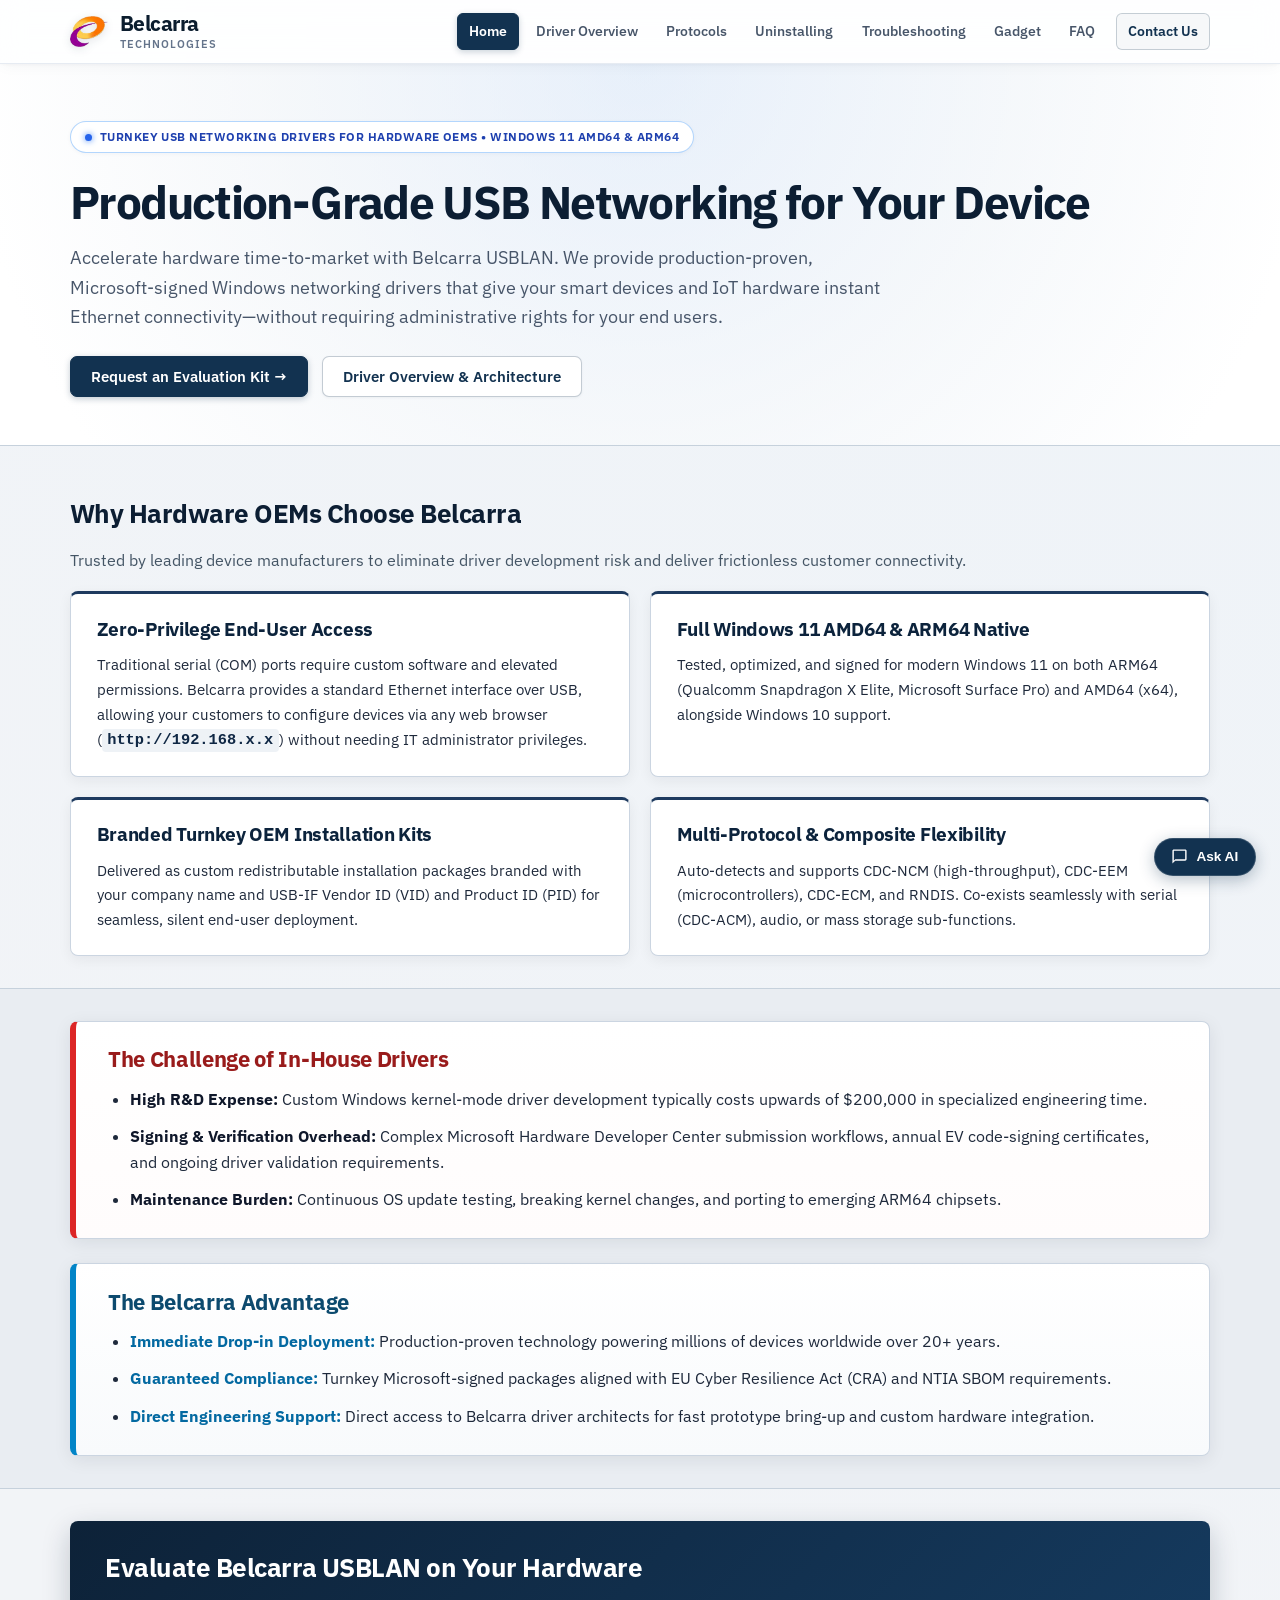
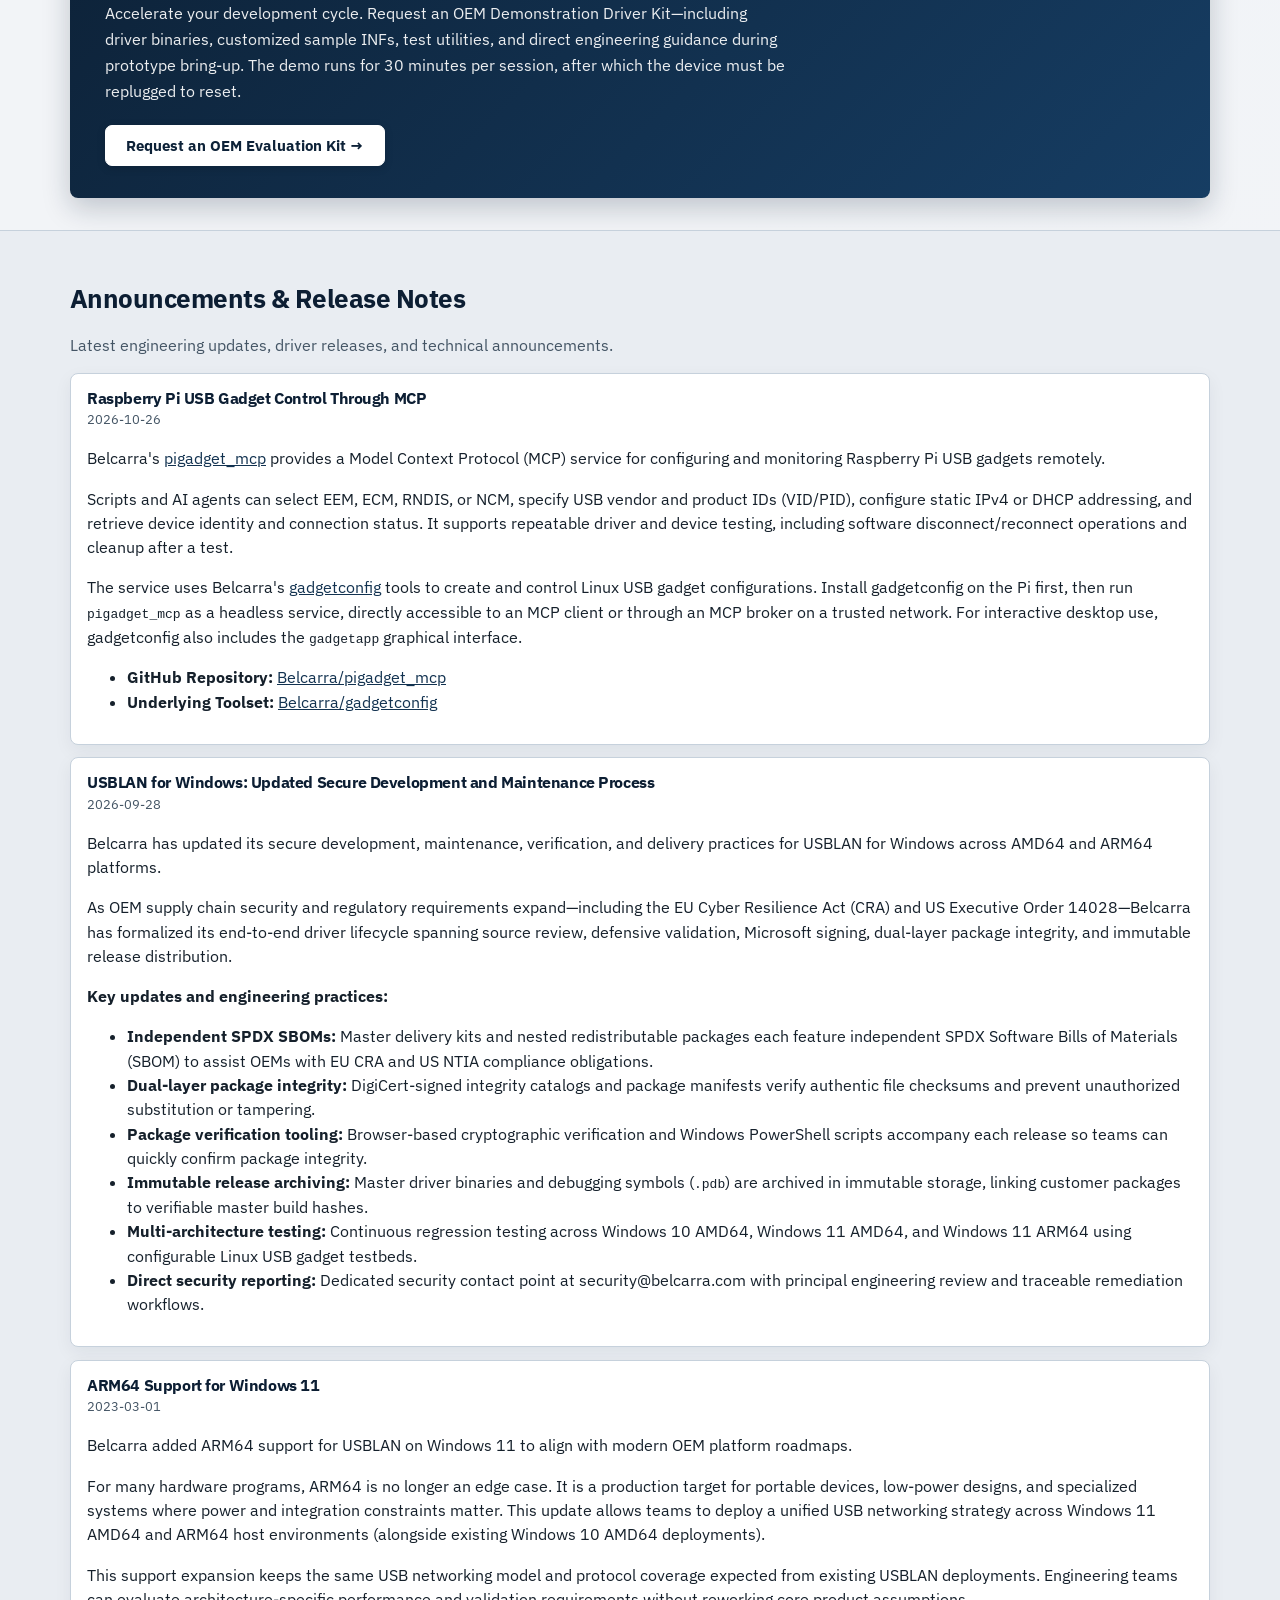
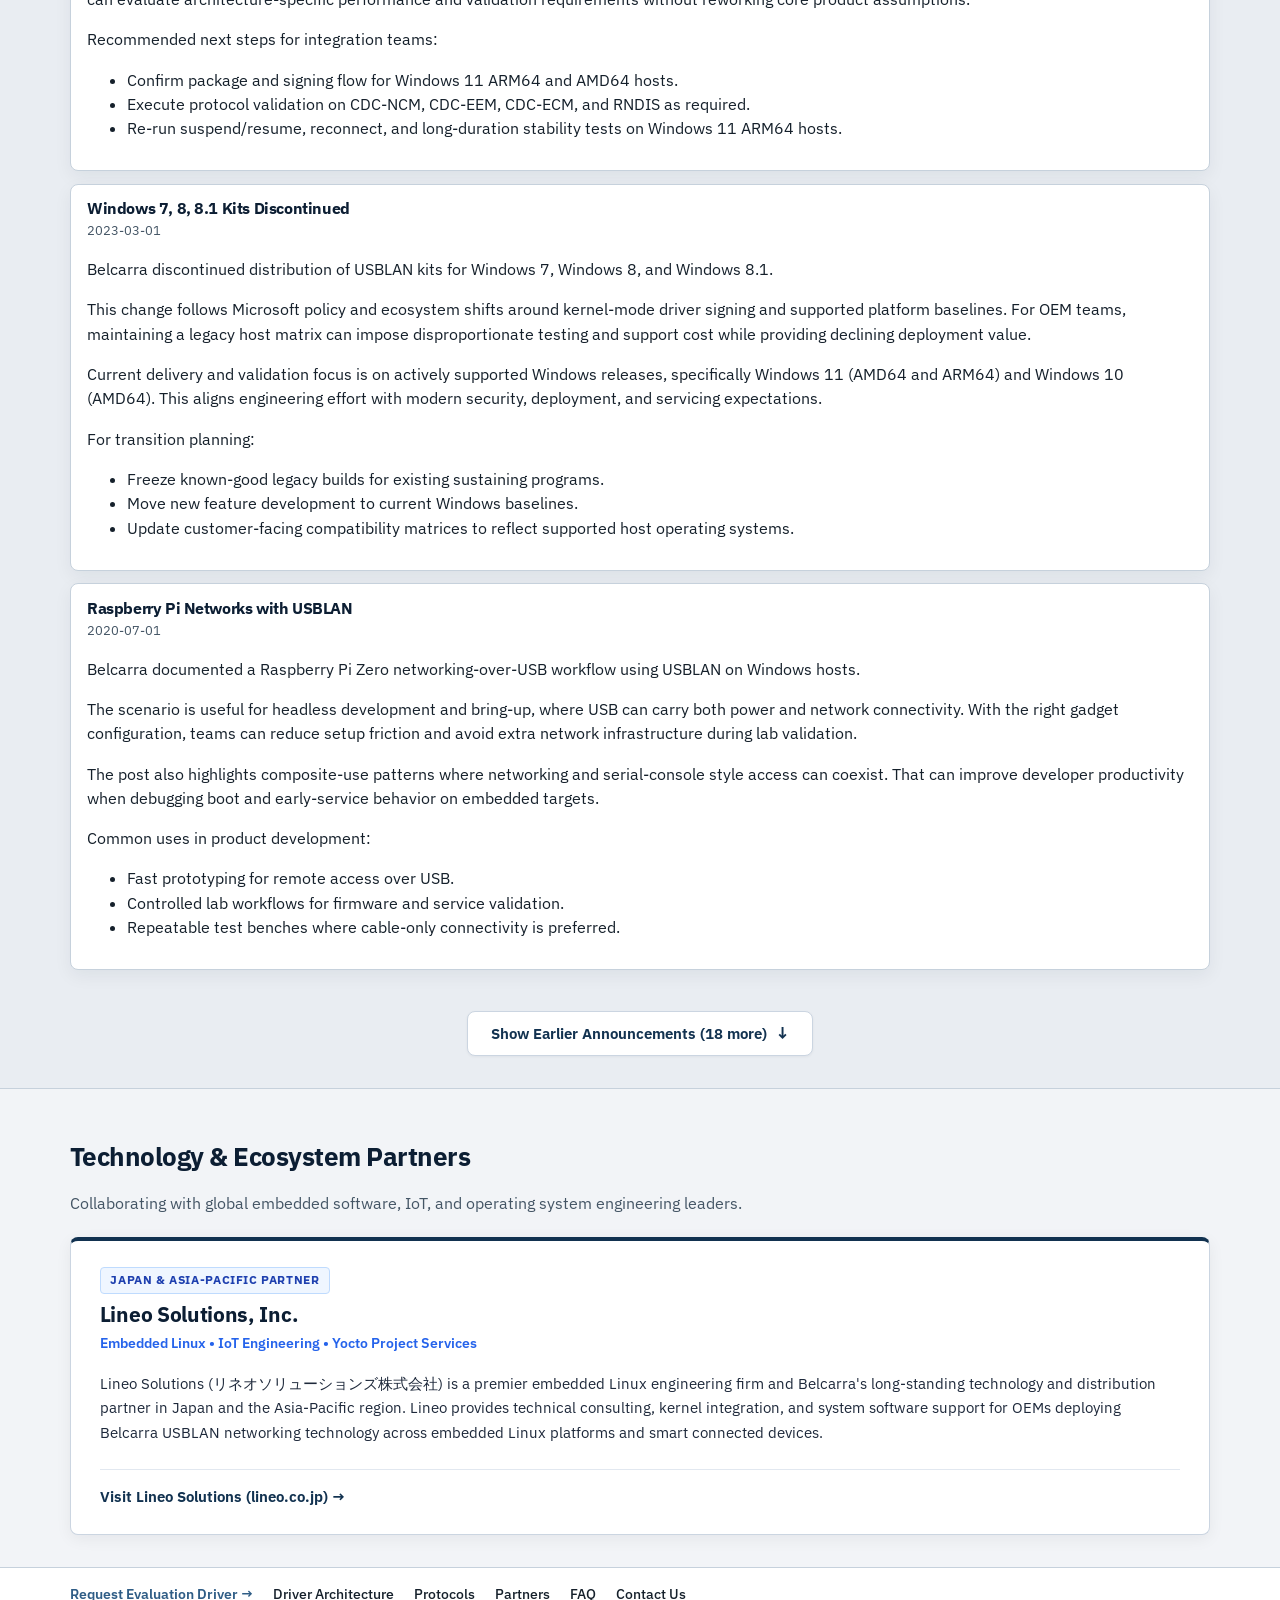
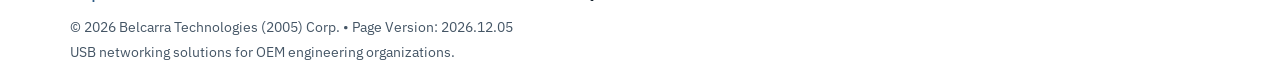
==== commit 4862fc76: "Update legal copyright notice to Belcarra Technologies (2005) Corp. and add page version stamp YYYY." ====
--- a/index.html
+++ b/index.html
@@ -204,7 +204,7 @@
         <a href="faq.html">FAQ</a>
         <a href="contact-us.html">Contact Us</a>
       </nav>
-      <p>© <span id="year"></span> Belcarra Technologies Ltd.</p>
+      <p>© <span id="year"></span> Belcarra Technologies (2005) Corp. &bull; Page Version: <span class="page-version">2026.10.30</span></p>
       <p>USB networking solutions for OEM engineering organizations.</p>
     </div>
   </footer>
--- a/assets/styles.css
+++ b/assets/styles.css
@@ -766,8 +766,72 @@
 }
 
 .announcement-list {
-  display: grid;
+  display: flex;
+  flex-direction: column;
   gap: 0.8rem;
+}
+
+.announcements-container {
+  display: flex;
+  flex-direction: column;
+  gap: 0.8rem;
+}
+
+.announcements-older {
+  display: none;
+  flex-direction: column;
+  gap: 0.8rem;
+  margin-top: 0.8rem;
+  padding-top: 0.8rem;
+  border-top: 1px dashed var(--line);
+}
+
+.announcements-older.is-visible {
+  display: flex;
+}
+
+.announcements-toggle-wrap {
+  display: flex;
+  justify-content: center;
+  margin-top: 1.25rem;
+  padding-top: 0.5rem;
+}
+
+.btn-announcements-toggle {
+  display: inline-flex;
+  align-items: center;
+  justify-content: center;
+  gap: 0.5rem;
+  background: #ffffff;
+  color: #123250;
+  border: 1px solid #cbd5e1;
+  border-radius: var(--radius);
+  padding: 0.75rem 1.4rem;
+  font-size: 0.94rem;
+  font-weight: 650;
+  font-family: inherit;
+  cursor: pointer;
+  box-shadow: 0 1px 3px rgba(15, 23, 42, 0.05);
+  transition: all 0.2s ease;
+}
+
+.btn-announcements-toggle:hover {
+  background: #f8fafc;
+  border-color: #123250;
+  color: #0c1e33;
+  transform: translateY(-1px);
+  box-shadow: 0 4px 12px rgba(15, 23, 42, 0.08);
+}
+
+.btn-announcements-toggle:focus-visible {
+  outline: 2px solid #2563eb;
+  outline-offset: 2px;
+}
+
+.btn-announcements-toggle .toggle-icon {
+  font-size: 1.05rem;
+  line-height: 1;
+  transition: transform 0.2s ease;
 }
 
 .announcement {
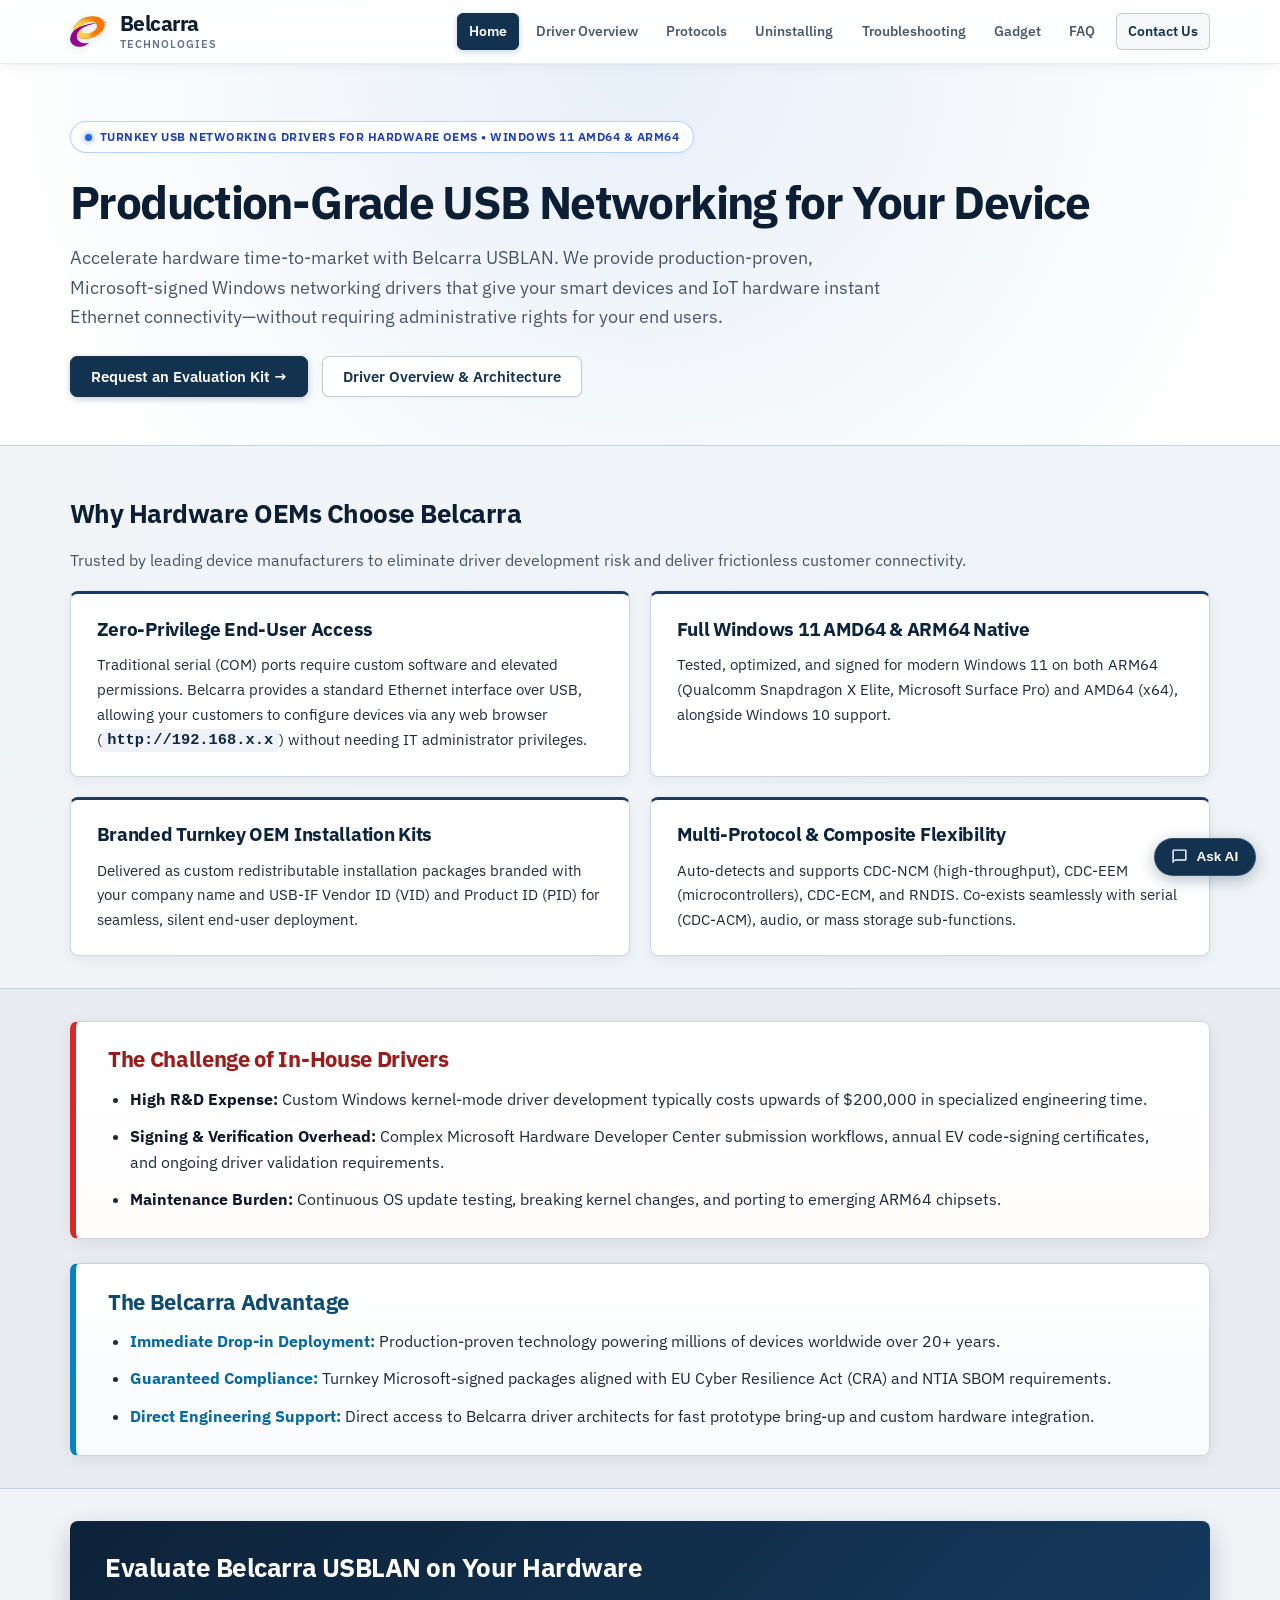
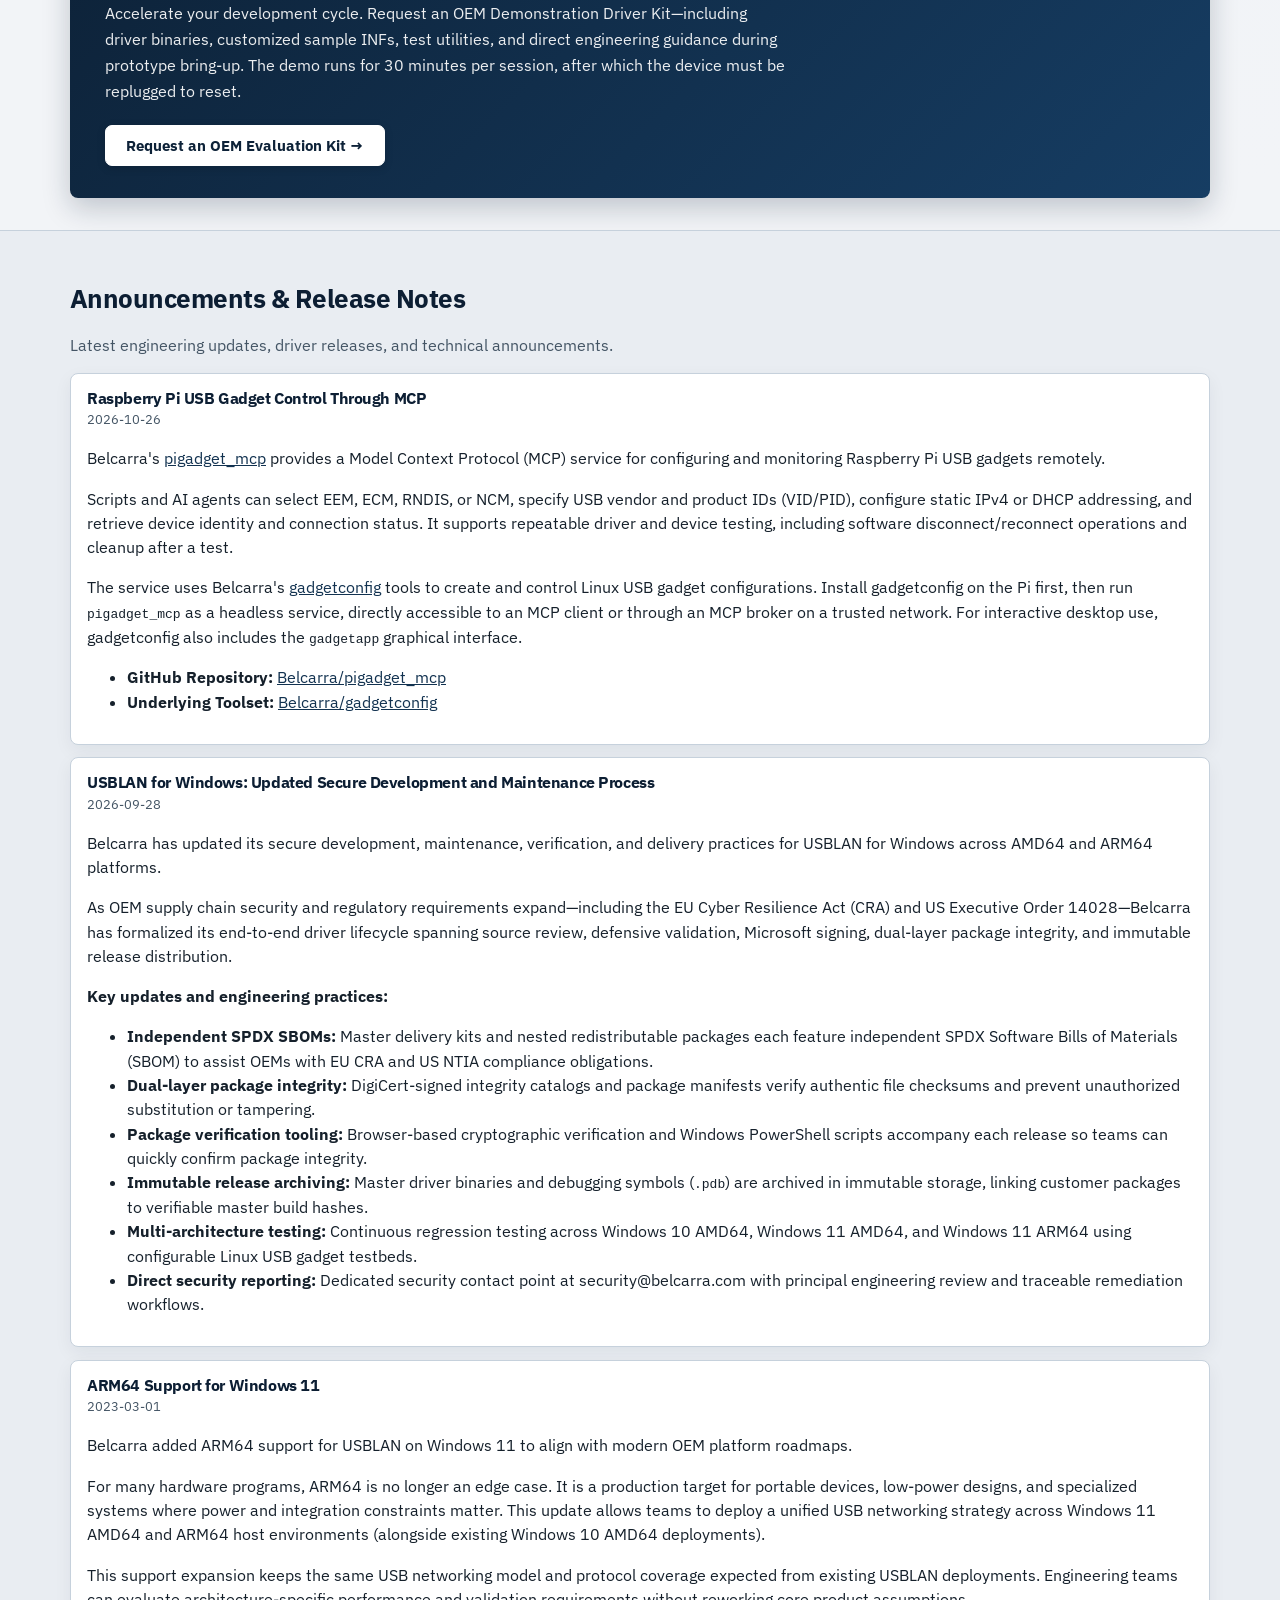
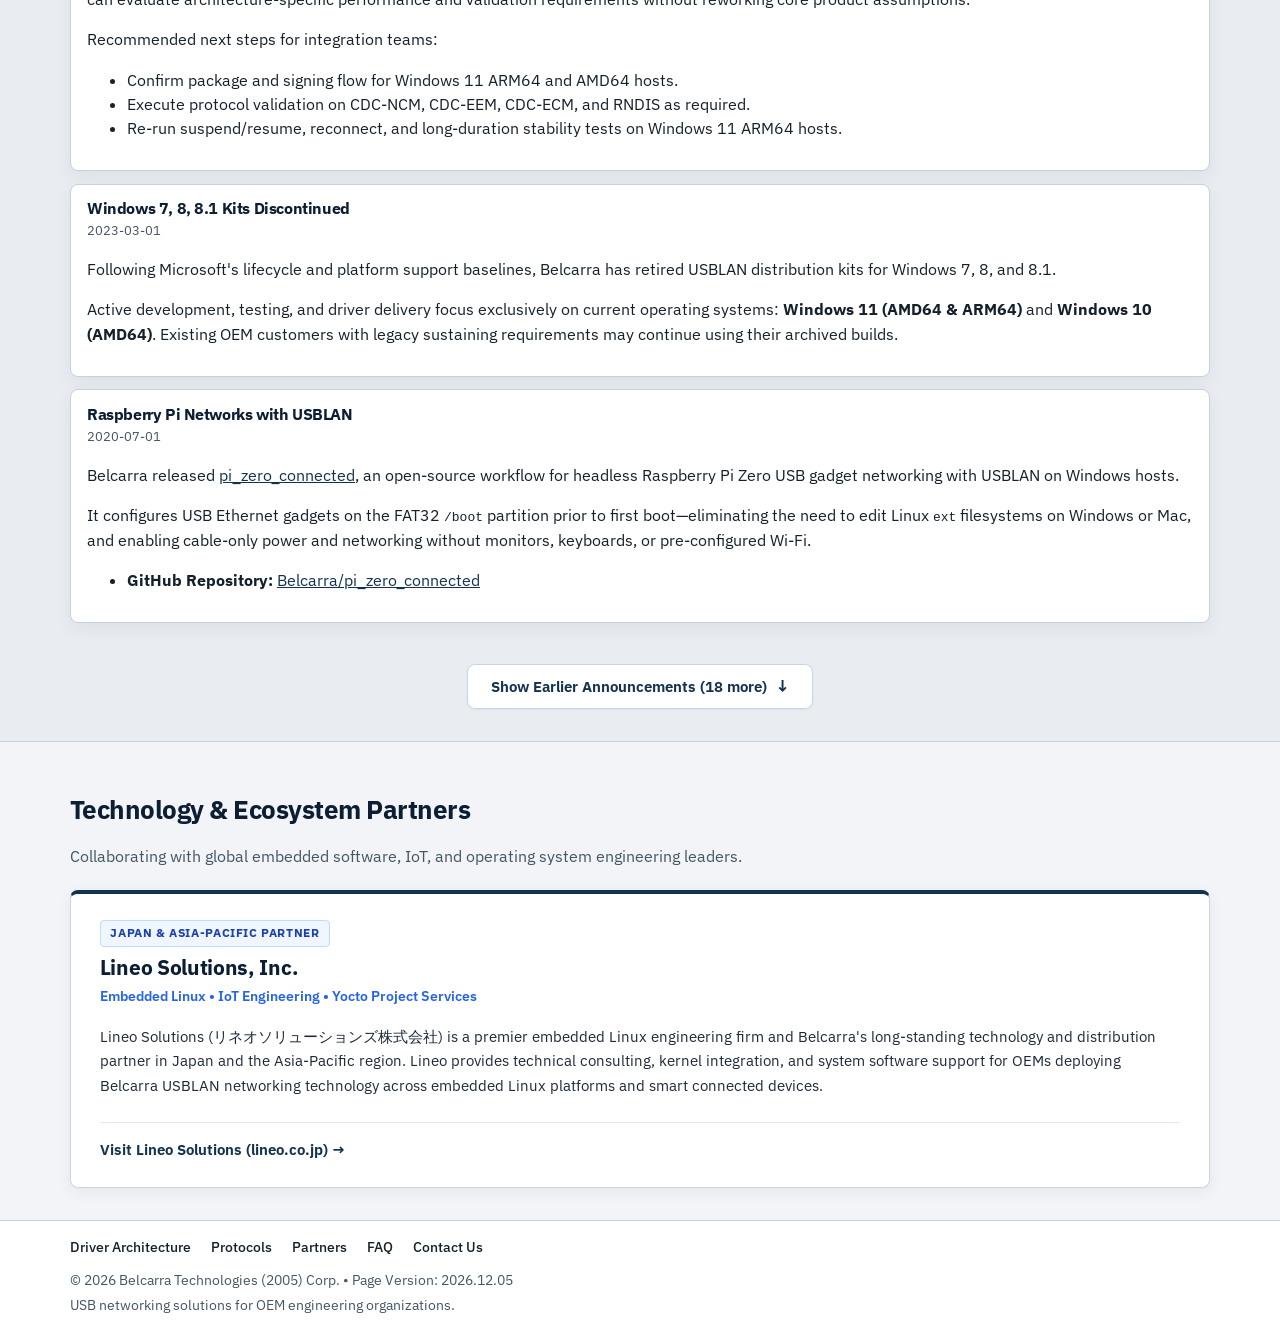
==== commit 700faabc: "Clean up evaluation driver links: keep primary links on home page, remove intrusive promo blocks and" ====
--- a/index.html
+++ b/index.html
@@ -6,24 +6,26 @@
   <title>Belcarra | USB Networking Driver Solutions for Windows</title>
   <meta name="description" content="Belcarra provides high-performance, stable USB networking drivers (CDC-EEM, CDC-ECM, CDC-NCM, RNDIS) for Windows 11 (AMD64, ARM64) and Windows 10 (AMD64).">
   <meta name="keywords" content="Belcarra, USBLAN, USB networking driver, Windows 11 USB driver, ARM64 USB driver, CDC-EEM, CDC-ECM, CDC-NCM, RNDIS, USB Vendor ID, Product ID, USB.org, USB-IF, MCCI, Thesycon, Lineo, USB Ethernet driver, embedded USB networking, USB gadget, NDIS driver">
-  <link rel="canonical" href="https://belcarra.github.io/belcarra_web/">
+  <link rel="canonical" href="https://www.belcarra.com/">
   <meta property="og:title" content="Belcarra | USB Networking Driver Solutions for Windows">
   <meta property="og:description" content="Belcarra provides high-performance, stable USB networking drivers (CDC-EEM, CDC-ECM, CDC-NCM, RNDIS) for Windows 11 (AMD64, ARM64) and Windows 10 (AMD64).">
   <meta property="og:type" content="website">
-  <meta property="og:url" content="https://belcarra.github.io/belcarra_web/">
+  <meta property="og:url" content="https://www.belcarra.com/">
   <meta property="og:site_name" content="Belcarra Technologies">
+  <meta property="og:image" content="https://www.belcarra.com/assets/belcarra-logo.png">
   <meta name="twitter:card" content="summary_large_image">
   <meta name="twitter:title" content="Belcarra | USB Networking Driver Solutions for Windows">
   <meta name="twitter:description" content="Belcarra provides high-performance, stable USB networking drivers (CDC-EEM, CDC-ECM, CDC-NCM, RNDIS) for Windows 11 (AMD64, ARM64) and Windows 10 (AMD64).">
+  <meta name="twitter:image" content="https://www.belcarra.com/assets/belcarra-logo.png">
   <script type="application/ld+json">
   {
     "@context": "https://schema.org",
     "@graph": [
       {
         "@type": "Organization",
-        "@id": "https://belcarra.github.io/belcarra_web/#organization",
+        "@id": "https://www.belcarra.com/#organization",
         "name": "Belcarra Technologies",
-        "url": "https://belcarra.github.io/belcarra_web/",
+        "url": "https://www.belcarra.com/",
         "description": "Provider of USB networking driver solutions, protocol implementations, and gadget tools for OEM and enterprise engineering teams.",
         "contactPoint": {
           "@type": "ContactPoint",
@@ -39,7 +41,7 @@
         "description": "Windows kernel-mode network class driver connecting USB device networking protocols (CDC-EEM, CDC-ECM, CDC-NCM, RNDIS) to the Windows networking stack.",
         "keywords": "Belcarra, USBLAN, USB networking driver, Windows 11 USB driver, CDC-EEM, CDC-ECM, CDC-NCM, RNDIS, USB Vendor ID, Product ID, USB.org, USB-IF, MCCI, Thesycon, Lineo, embedded USB networking",
         "provider": {
-          "@id": "https://belcarra.github.io/belcarra_web/#organization"
+          "@id": "https://www.belcarra.com/#organization"
         }
       }
     ]
@@ -197,7 +199,6 @@
   <footer class="footer">
     <div class="wrap footer-inner">
       <nav class="footer-links" aria-label="Footer navigation">
-        <a href="evaluation-request.html" class="footer-highlight">Request Evaluation Driver →</a>
         <a href="driver-overview.html">Driver Architecture</a>
         <a href="protocols.html">Protocols</a>
         <a href="index.html#partners">Partners</a>
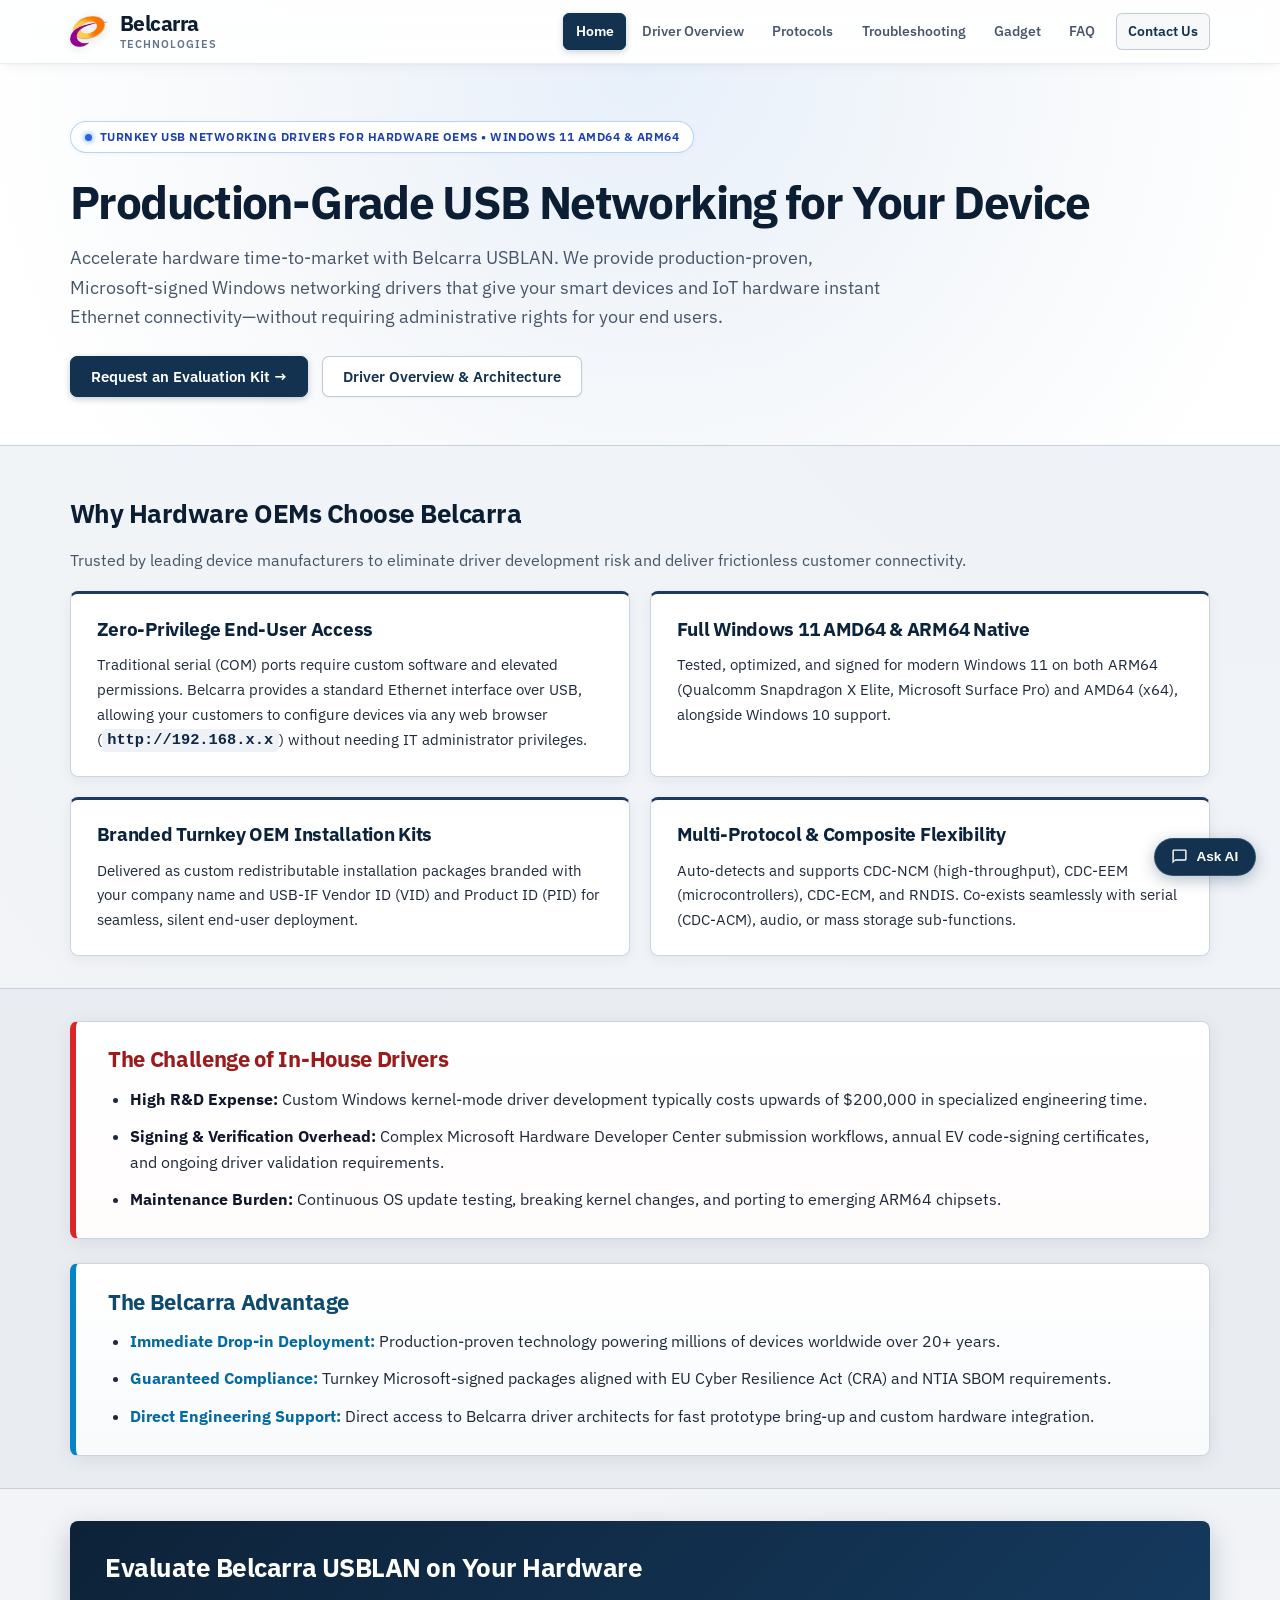
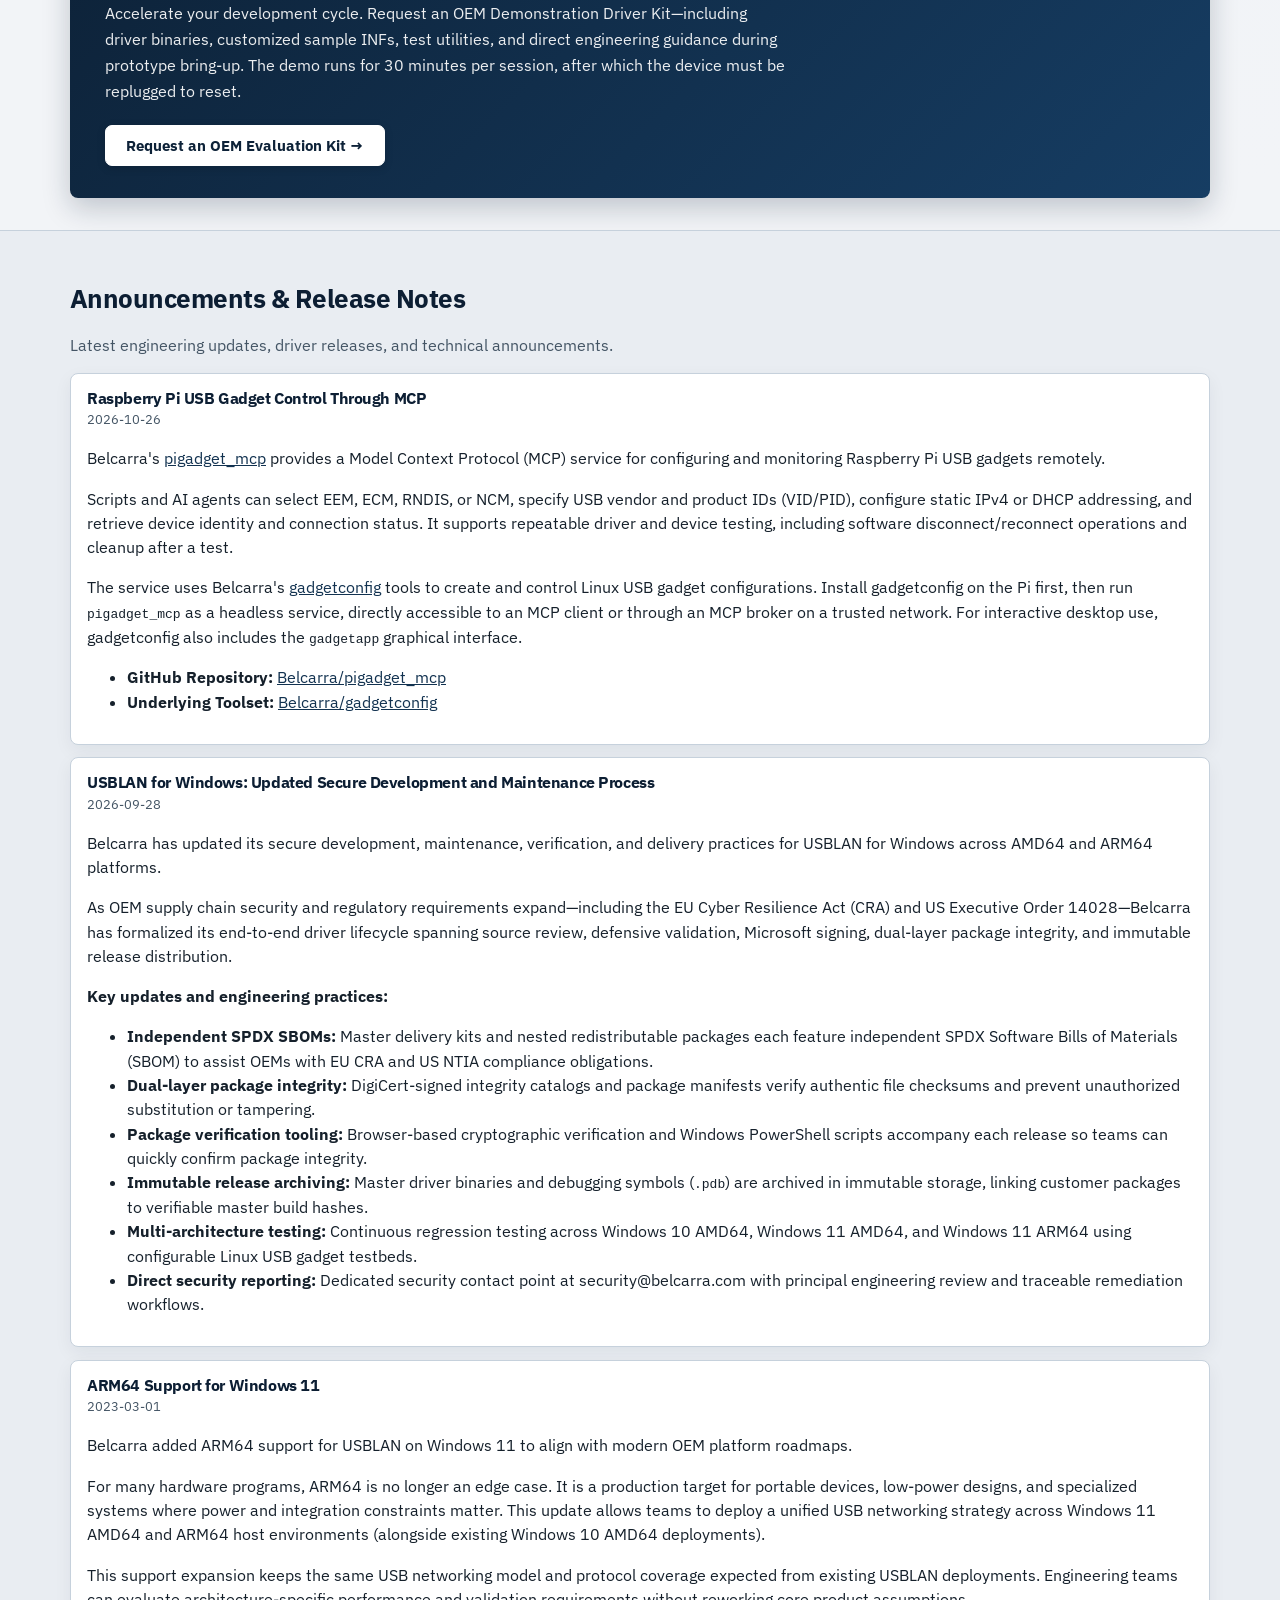
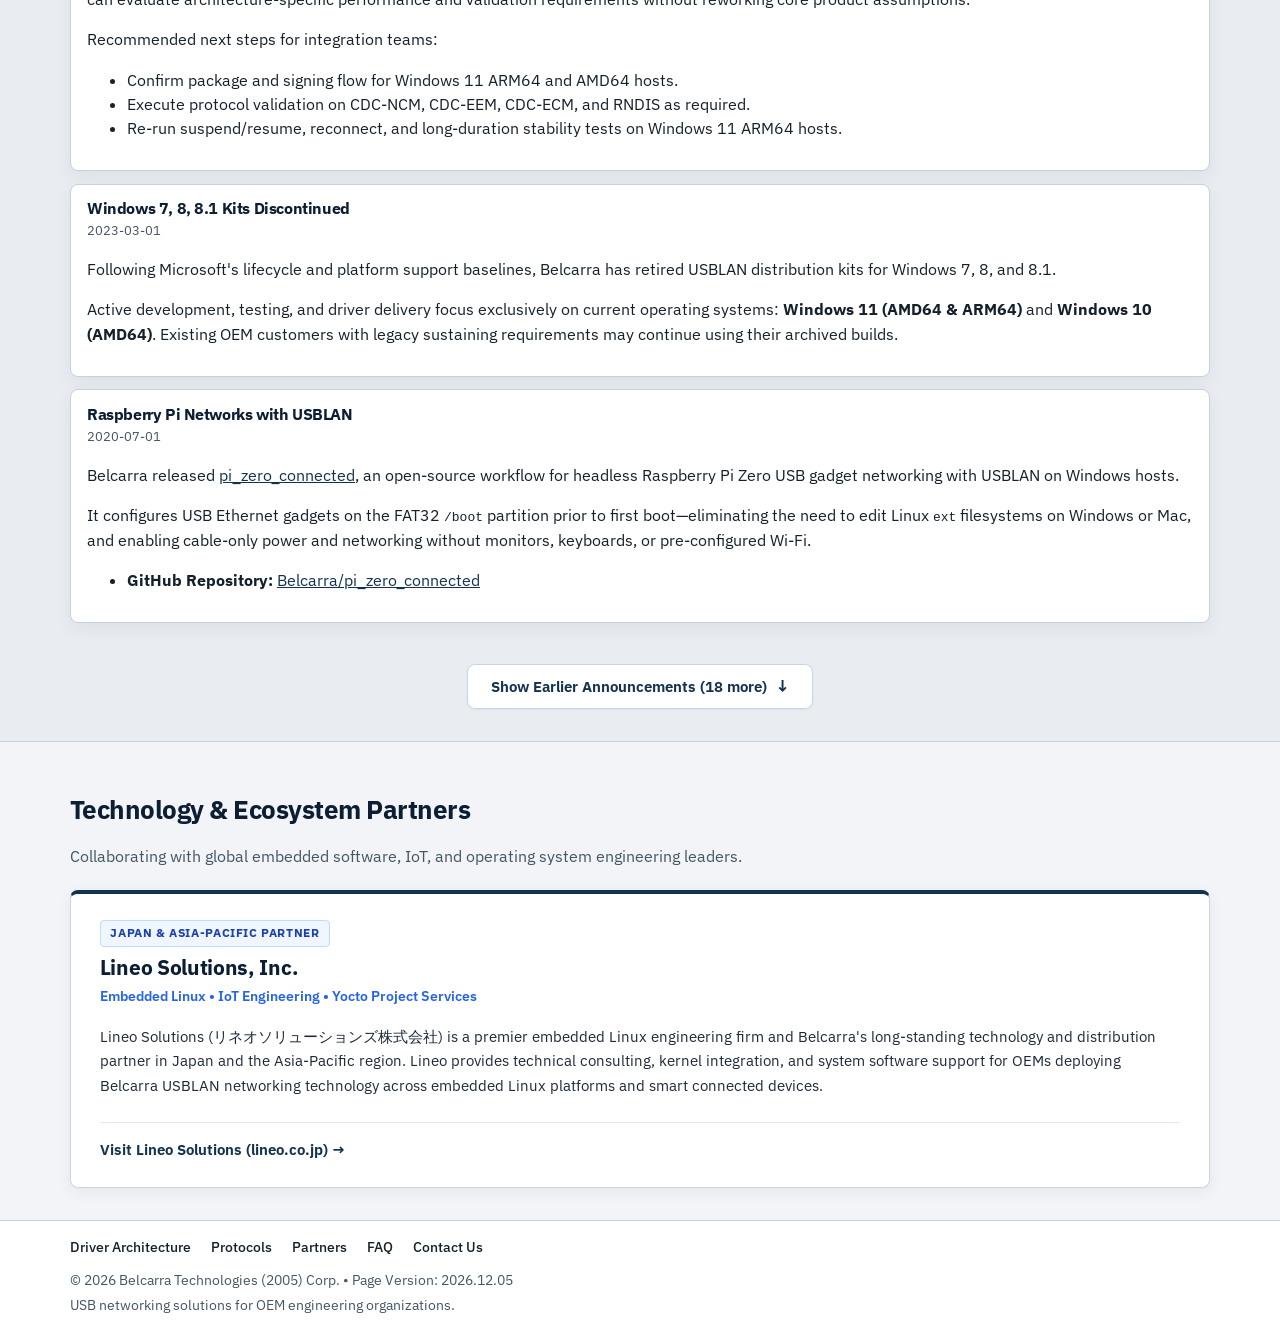
==== commit cd9d7aaa: "Merge Uninstalling into Troubleshooting guide, streamline navigation tabs across all pages, and conf" ====
--- a/index.html
+++ b/index.html
@@ -78,9 +78,7 @@
         <ul class="tabs">
           <li><a class="active" href="index.html">Home</a></li>
           <li><a href="driver-overview.html">Driver Overview</a></li>
-          <li><a href="protocols.html">Protocols</a></li>
-          <li><a href="uninstalling.html">Uninstalling</a></li>
-          <li><a href="troubleshooting.html">Troubleshooting</a></li>
+          <li><a href="protocols.html">Protocols</a></li>          <li><a href="troubleshooting.html">Troubleshooting</a></li>
           <li><a href="gadget.html">Gadget</a></li>
           <li><a href="faq.html">FAQ</a></li>
           <li><a href="contact-us.html">Contact Us</a></li>
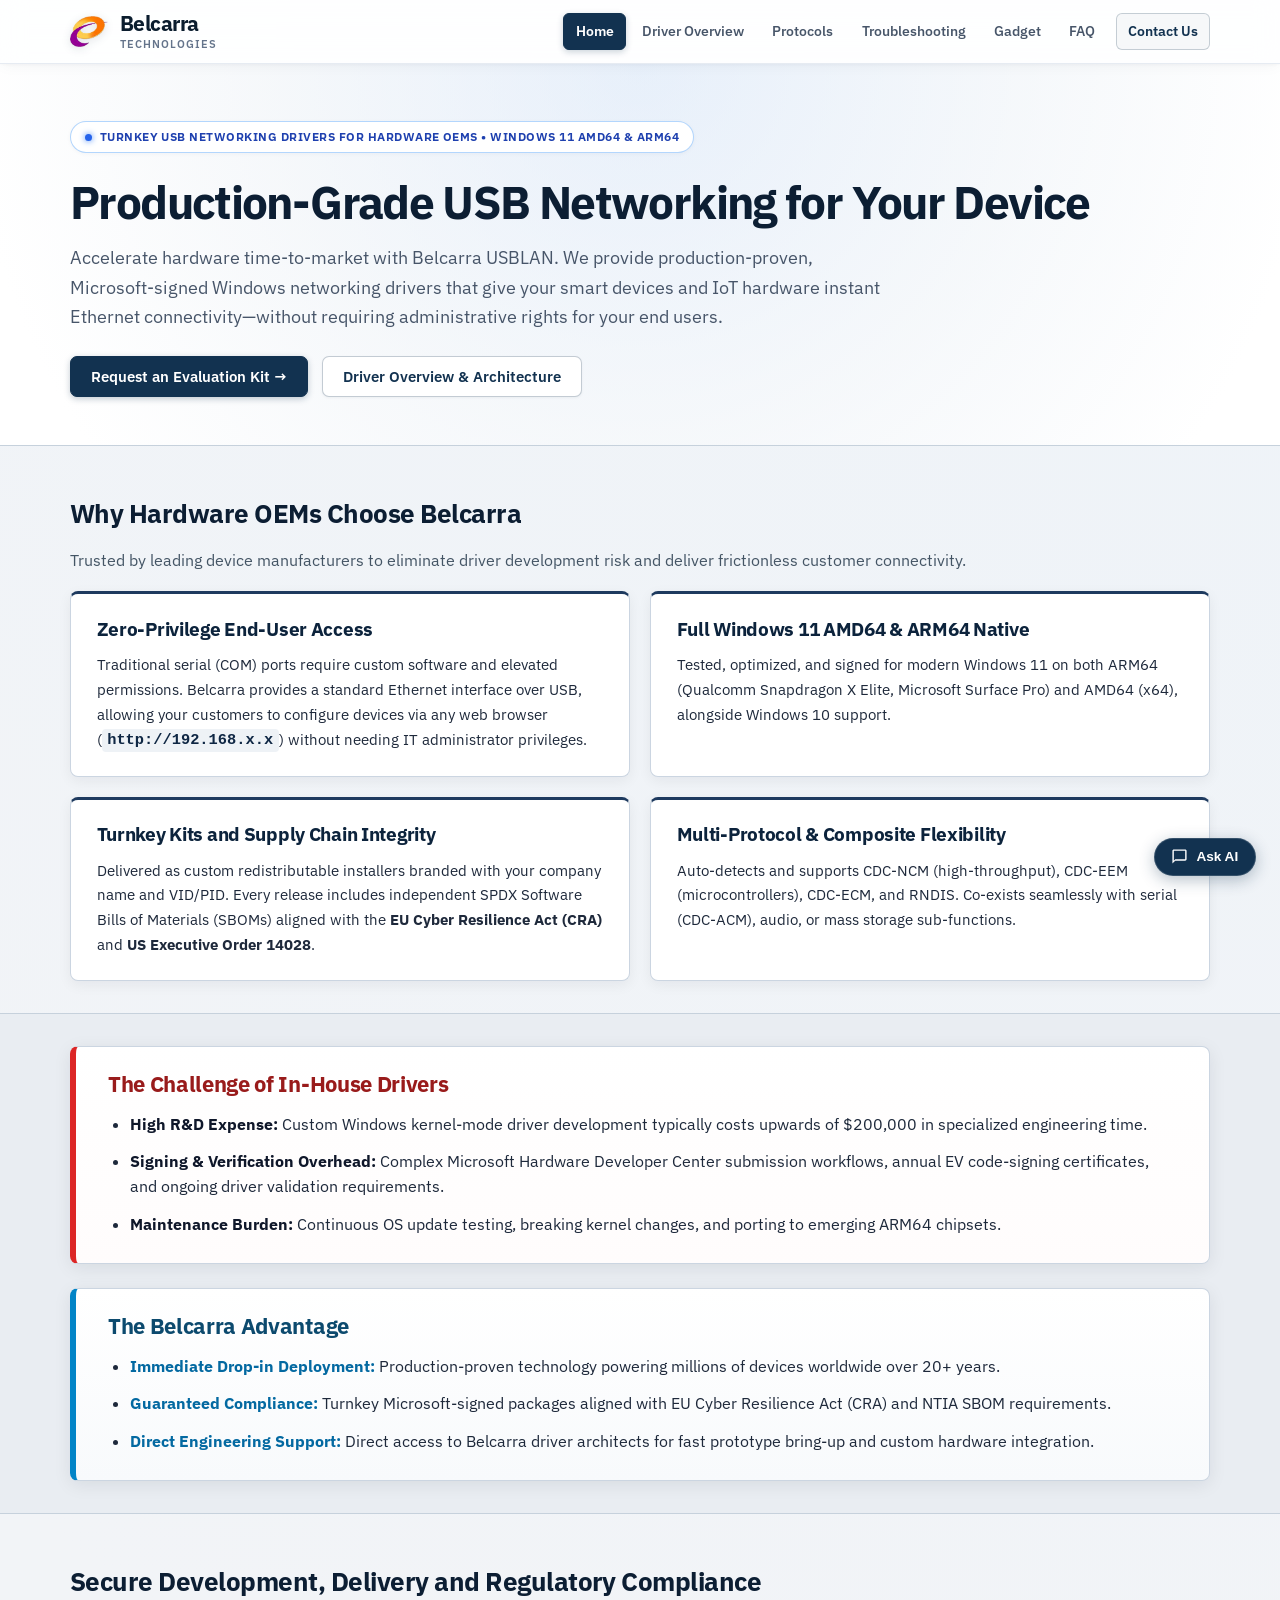
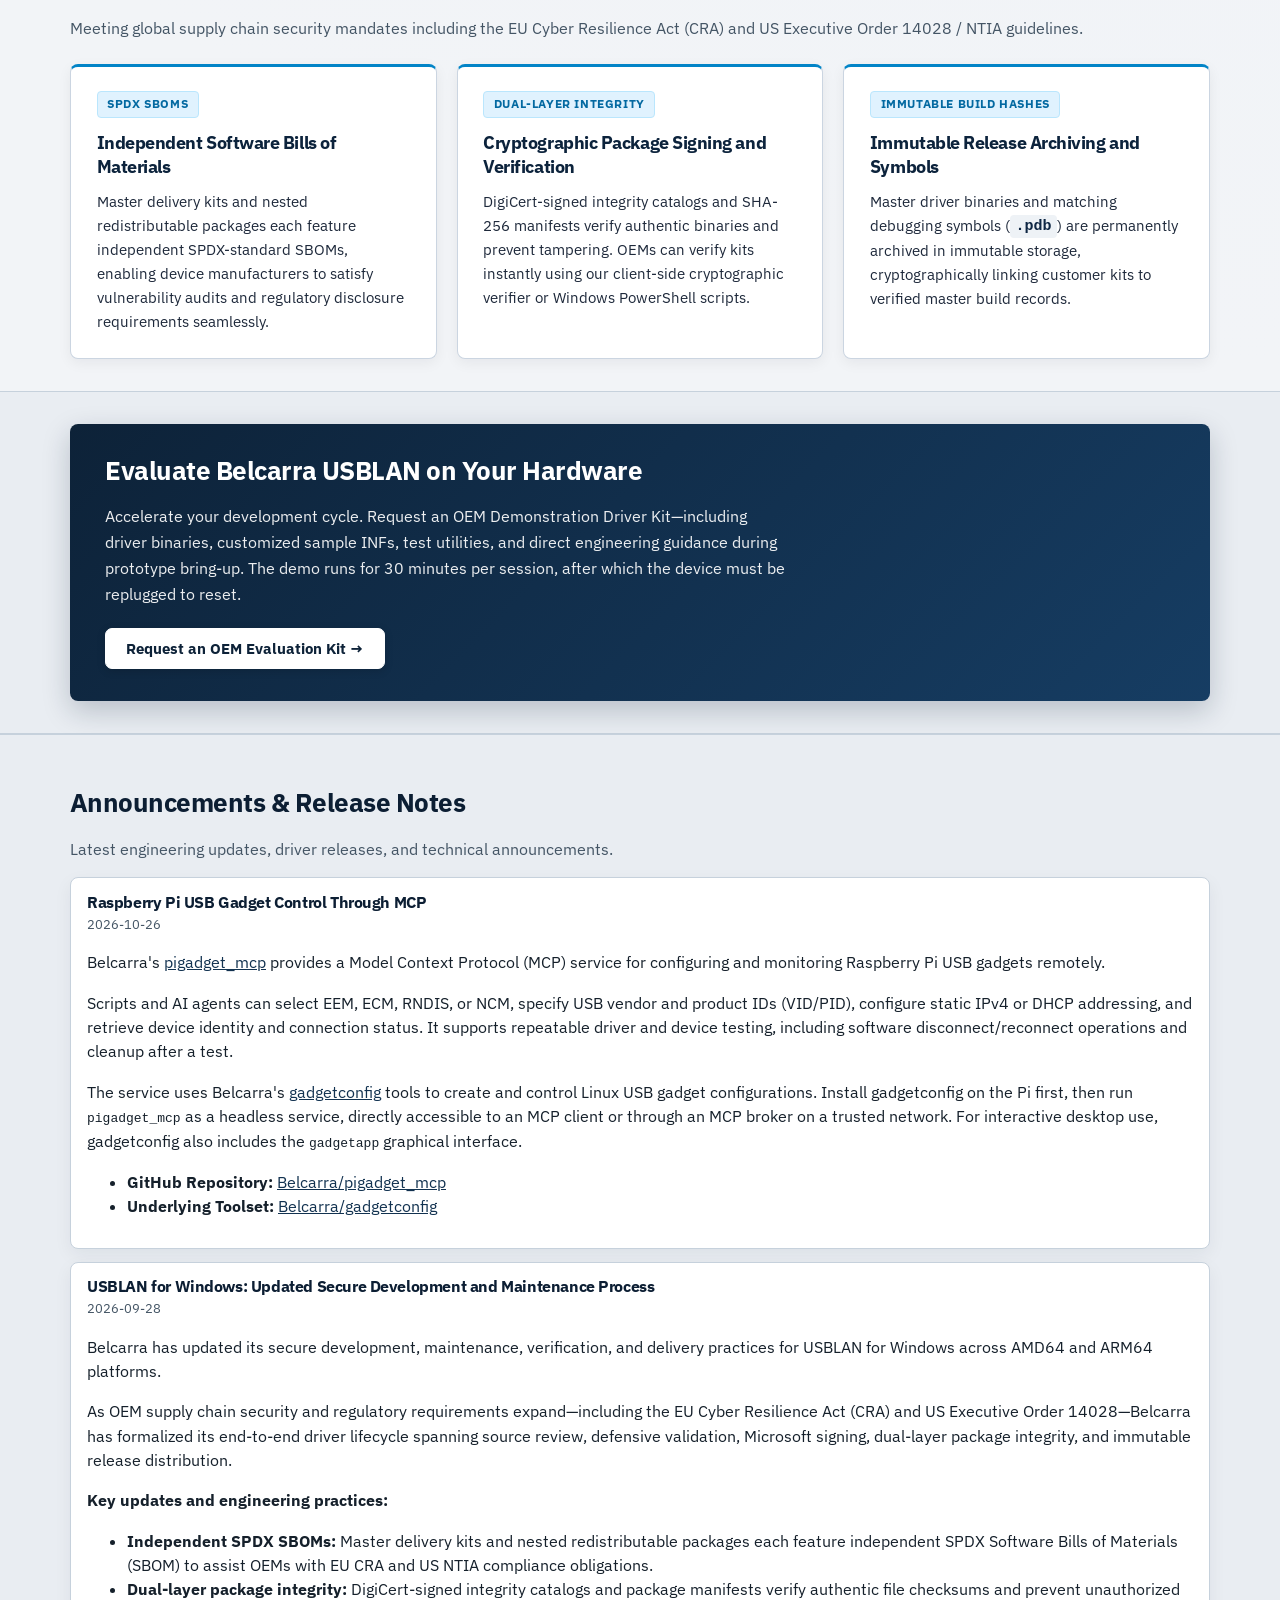
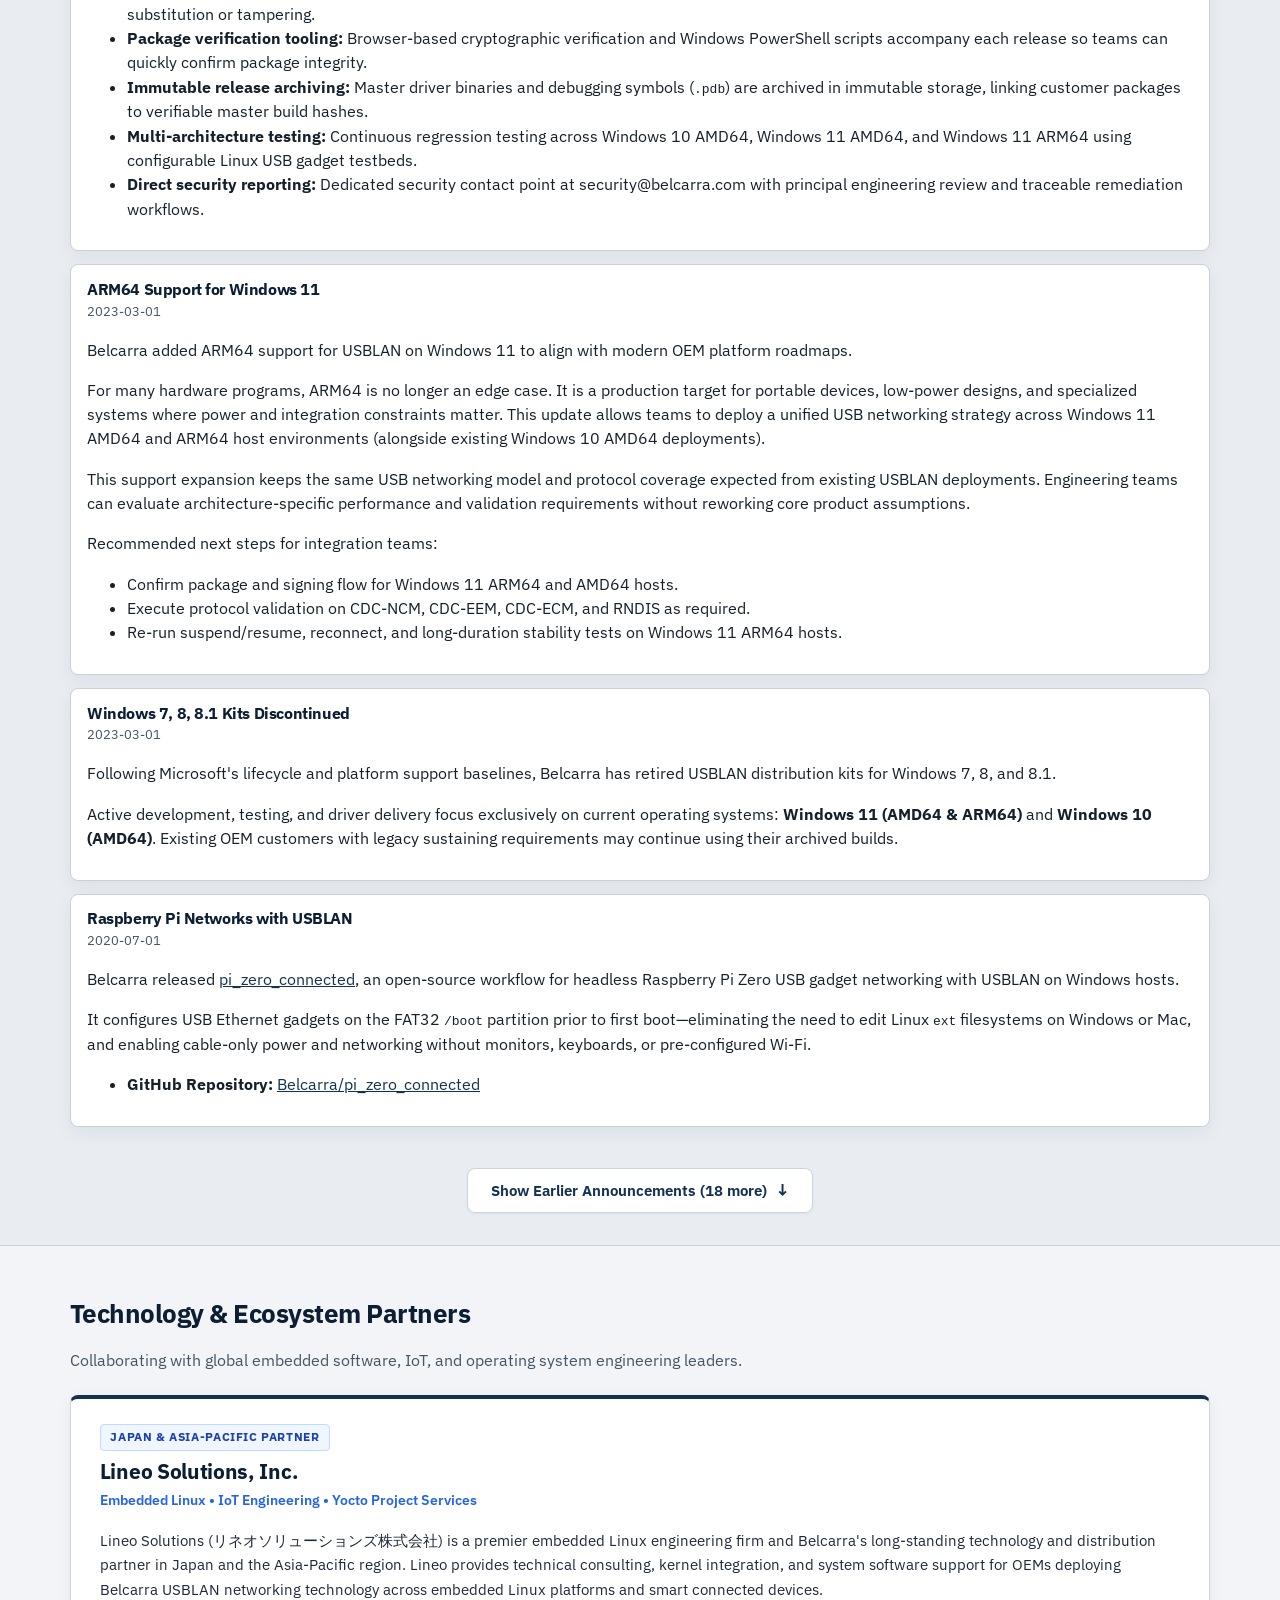
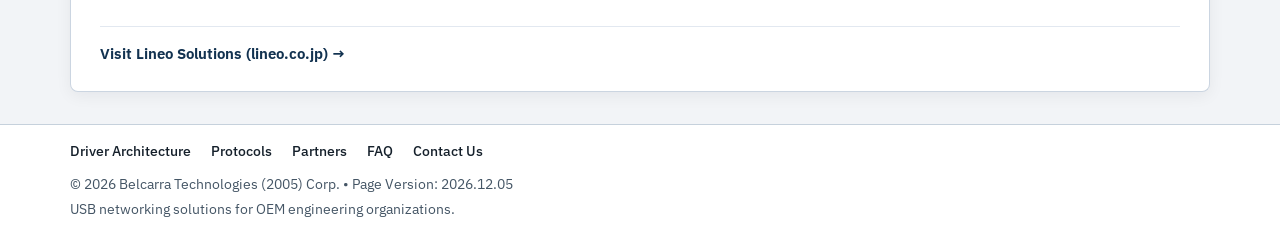
==== commit b4654a04: "Highlight secure development, delivery process, EU CRA, and Executive Order 14028 on home page (Opti" ====
--- a/index.html
+++ b/index.html
@@ -4,18 +4,18 @@
   <meta charset="utf-8">
   <meta name="viewport" content="width=device-width, initial-scale=1">
   <title>Belcarra | USB Networking Driver Solutions for Windows</title>
-  <meta name="description" content="Belcarra provides high-performance, stable USB networking drivers (CDC-EEM, CDC-ECM, CDC-NCM, RNDIS) for Windows 11 (AMD64, ARM64) and Windows 10 (AMD64).">
-  <meta name="keywords" content="Belcarra, USBLAN, USB networking driver, Windows 11 USB driver, ARM64 USB driver, CDC-EEM, CDC-ECM, CDC-NCM, RNDIS, USB Vendor ID, Product ID, USB.org, USB-IF, MCCI, Thesycon, Lineo, USB Ethernet driver, embedded USB networking, USB gadget, NDIS driver">
+  <meta name="description" content="Belcarra provides high-performance USB networking drivers for Windows 11 (AMD64, ARM64) and Windows 10, engineered for EU CRA and US Executive Order 14028 compliance with independent SPDX SBOMs.">
+  <meta name="keywords" content="Belcarra, USBLAN, USB networking driver, Windows 11 USB driver, ARM64 USB driver, CDC-EEM, CDC-ECM, CDC-NCM, RNDIS, EU Cyber Resilience Act, CRA, Executive Order 14028, SBOM, SPDX, USB Vendor ID, Product ID, MCCI, Thesycon, Lineo, embedded USB networking, NDIS driver">
   <link rel="canonical" href="https://www.belcarra.com/">
   <meta property="og:title" content="Belcarra | USB Networking Driver Solutions for Windows">
-  <meta property="og:description" content="Belcarra provides high-performance, stable USB networking drivers (CDC-EEM, CDC-ECM, CDC-NCM, RNDIS) for Windows 11 (AMD64, ARM64) and Windows 10 (AMD64).">
+  <meta property="og:description" content="Belcarra provides high-performance USB networking drivers for Windows 11 (AMD64, ARM64) and Windows 10, engineered for EU CRA and US Executive Order 14028 compliance with independent SPDX SBOMs.">
   <meta property="og:type" content="website">
   <meta property="og:url" content="https://www.belcarra.com/">
   <meta property="og:site_name" content="Belcarra Technologies">
   <meta property="og:image" content="https://www.belcarra.com/assets/belcarra-logo.png">
   <meta name="twitter:card" content="summary_large_image">
   <meta name="twitter:title" content="Belcarra | USB Networking Driver Solutions for Windows">
-  <meta name="twitter:description" content="Belcarra provides high-performance, stable USB networking drivers (CDC-EEM, CDC-ECM, CDC-NCM, RNDIS) for Windows 11 (AMD64, ARM64) and Windows 10 (AMD64).">
+  <meta name="twitter:description" content="Belcarra provides high-performance USB networking drivers for Windows 11 (AMD64, ARM64) and Windows 10, engineered for EU CRA and US Executive Order 14028 compliance with independent SPDX SBOMs.">
   <meta name="twitter:image" content="https://www.belcarra.com/assets/belcarra-logo.png">
   <script type="application/ld+json">
   {
@@ -38,8 +38,8 @@
         "name": "Belcarra USBLAN for Windows",
         "applicationCategory": "DriverApplication",
         "operatingSystem": "Windows 11 (AMD64, ARM64), Windows 10 (AMD64)",
-        "description": "Windows kernel-mode network class driver connecting USB device networking protocols (CDC-EEM, CDC-ECM, CDC-NCM, RNDIS) to the Windows networking stack.",
-        "keywords": "Belcarra, USBLAN, USB networking driver, Windows 11 USB driver, CDC-EEM, CDC-ECM, CDC-NCM, RNDIS, USB Vendor ID, Product ID, USB.org, USB-IF, MCCI, Thesycon, Lineo, embedded USB networking",
+        "description": "Windows kernel-mode network class driver connecting USB device networking protocols (CDC-EEM, CDC-ECM, CDC-NCM, RNDIS) to the Windows networking stack, compliant with EU CRA and US Executive Order 14028 supply chain requirements.",
+        "keywords": "Belcarra, USBLAN, USB networking driver, Windows 11 USB driver, CDC-EEM, CDC-ECM, CDC-NCM, RNDIS, EU Cyber Resilience Act, CRA, Executive Order 14028, SBOM, SPDX, USB Vendor ID, Product ID, MCCI, Thesycon, Lineo, embedded USB networking",
         "provider": {
           "@id": "https://www.belcarra.com/#organization"
         }
@@ -115,8 +115,8 @@
             <p>Tested, optimized, and signed for modern Windows 11 on both ARM64 (Qualcomm Snapdragon X Elite, Microsoft Surface Pro) and AMD64 (x64), alongside Windows 10 support.</p>
           </div>
           <div class="feature-box">
-            <h3>Branded Turnkey OEM Installation Kits</h3>
-            <p>Delivered as custom redistributable installation packages branded with your company name and USB-IF Vendor ID (VID) and Product ID (PID) for seamless, silent end-user deployment.</p>
+            <h3>Turnkey Kits and Supply Chain Integrity</h3>
+            <p>Delivered as custom redistributable installers branded with your company name and VID/PID. Every release includes independent SPDX Software Bills of Materials (SBOMs) aligned with the <strong>EU Cyber Resilience Act (CRA)</strong> and <strong>US Executive Order 14028</strong>.</p>
           </div>
           <div class="feature-box">
             <h3>Multi-Protocol &amp; Composite Flexibility</h3>
@@ -150,8 +150,33 @@
       </div>
     </section>
 
+    <!-- Secure Development, Delivery, and Regulatory Compliance -->
+    <section class="section">
+      <div class="wrap">
+        <h2>Secure Development, Delivery and Regulatory Compliance</h2>
+        <p class="section-intro">Meeting global supply chain security mandates including the EU Cyber Resilience Act (CRA) and US Executive Order 14028 / NTIA guidelines.</p>
+        <div class="compliance-grid" style="margin-top: 1.5rem;">
+          <div class="compliance-item">
+            <span class="compliance-badge">SPDX SBOMs</span>
+            <h3>Independent Software Bills of Materials</h3>
+            <p>Master delivery kits and nested redistributable packages each feature independent SPDX-standard SBOMs, enabling device manufacturers to satisfy vulnerability audits and regulatory disclosure requirements seamlessly.</p>
+          </div>
+          <div class="compliance-item">
+            <span class="compliance-badge">Dual-Layer Integrity</span>
+            <h3>Cryptographic Package Signing and Verification</h3>
+            <p>DigiCert-signed integrity catalogs and SHA-256 manifests verify authentic binaries and prevent tampering. OEMs can verify kits instantly using our client-side cryptographic verifier or Windows PowerShell scripts.</p>
+          </div>
+          <div class="compliance-item">
+            <span class="compliance-badge">Immutable Build Hashes</span>
+            <h3>Immutable Release Archiving and Symbols</h3>
+            <p>Master driver binaries and matching debugging symbols (<code>.pdb</code>) are permanently archived in immutable storage, cryptographically linking customer kits to verified master build records.</p>
+          </div>
+        </div>
+      </div>
+    </section>
+
     <!-- Promotional Callout: Evaluation Kit -->
-    <section class="section">
+    <section class="section section-alt">
       <div class="wrap">
         <div class="promo-card">
           <h2>Evaluate Belcarra USBLAN on Your Hardware</h2>
--- a/assets/styles.css
+++ b/assets/styles.css
@@ -605,6 +605,74 @@
   border-radius: 4px;
 }
 
+/* Compliance and Secure Development Grid */
+.compliance-grid {
+  display: grid;
+  grid-template-columns: repeat(3, minmax(0, 1fr));
+  gap: 1.25rem;
+}
+
+@media (max-width: 820px) {
+  .compliance-grid {
+    grid-template-columns: 1fr;
+  }
+}
+
+.compliance-item {
+  background: #ffffff;
+  border: 1px solid #cbd5e1;
+  border-top: 3px solid #0284c7;
+  border-radius: var(--radius);
+  padding: 1.5rem 1.6rem;
+  box-shadow: 0 4px 14px rgba(15, 23, 42, 0.06);
+  display: flex;
+  flex-direction: column;
+  gap: 0.55rem;
+  transition: transform 0.2s ease, box-shadow 0.2s ease;
+}
+
+.compliance-item:hover {
+  transform: translateY(-2px);
+  box-shadow: 0 8px 22px rgba(15, 23, 42, 0.1);
+}
+
+.compliance-badge {
+  display: inline-block;
+  align-self: flex-start;
+  font-size: 0.75rem;
+  font-weight: 700;
+  text-transform: uppercase;
+  letter-spacing: 0.05em;
+  background: #e0f2fe;
+  color: #0369a1;
+  padding: 0.2rem 0.6rem;
+  border-radius: 4px;
+  border: 1px solid #bae6fd;
+}
+
+.compliance-item h3 {
+  margin: 0.2rem 0 0.1rem;
+  font-size: 1.15rem;
+  font-weight: 700;
+  color: #0c233c;
+  line-height: 1.35;
+}
+
+.compliance-item p {
+  margin: 0;
+  font-size: 0.94rem;
+  color: #1e293b;
+  line-height: 1.6;
+}
+
+.compliance-item code {
+  background: #eef2f6;
+  color: #0f2744;
+  font-weight: 600;
+  padding: 0.15rem 0.35rem;
+  border-radius: 4px;
+}
+
 .compare-card {
   background: var(--surface);
   border: 1px solid var(--line);
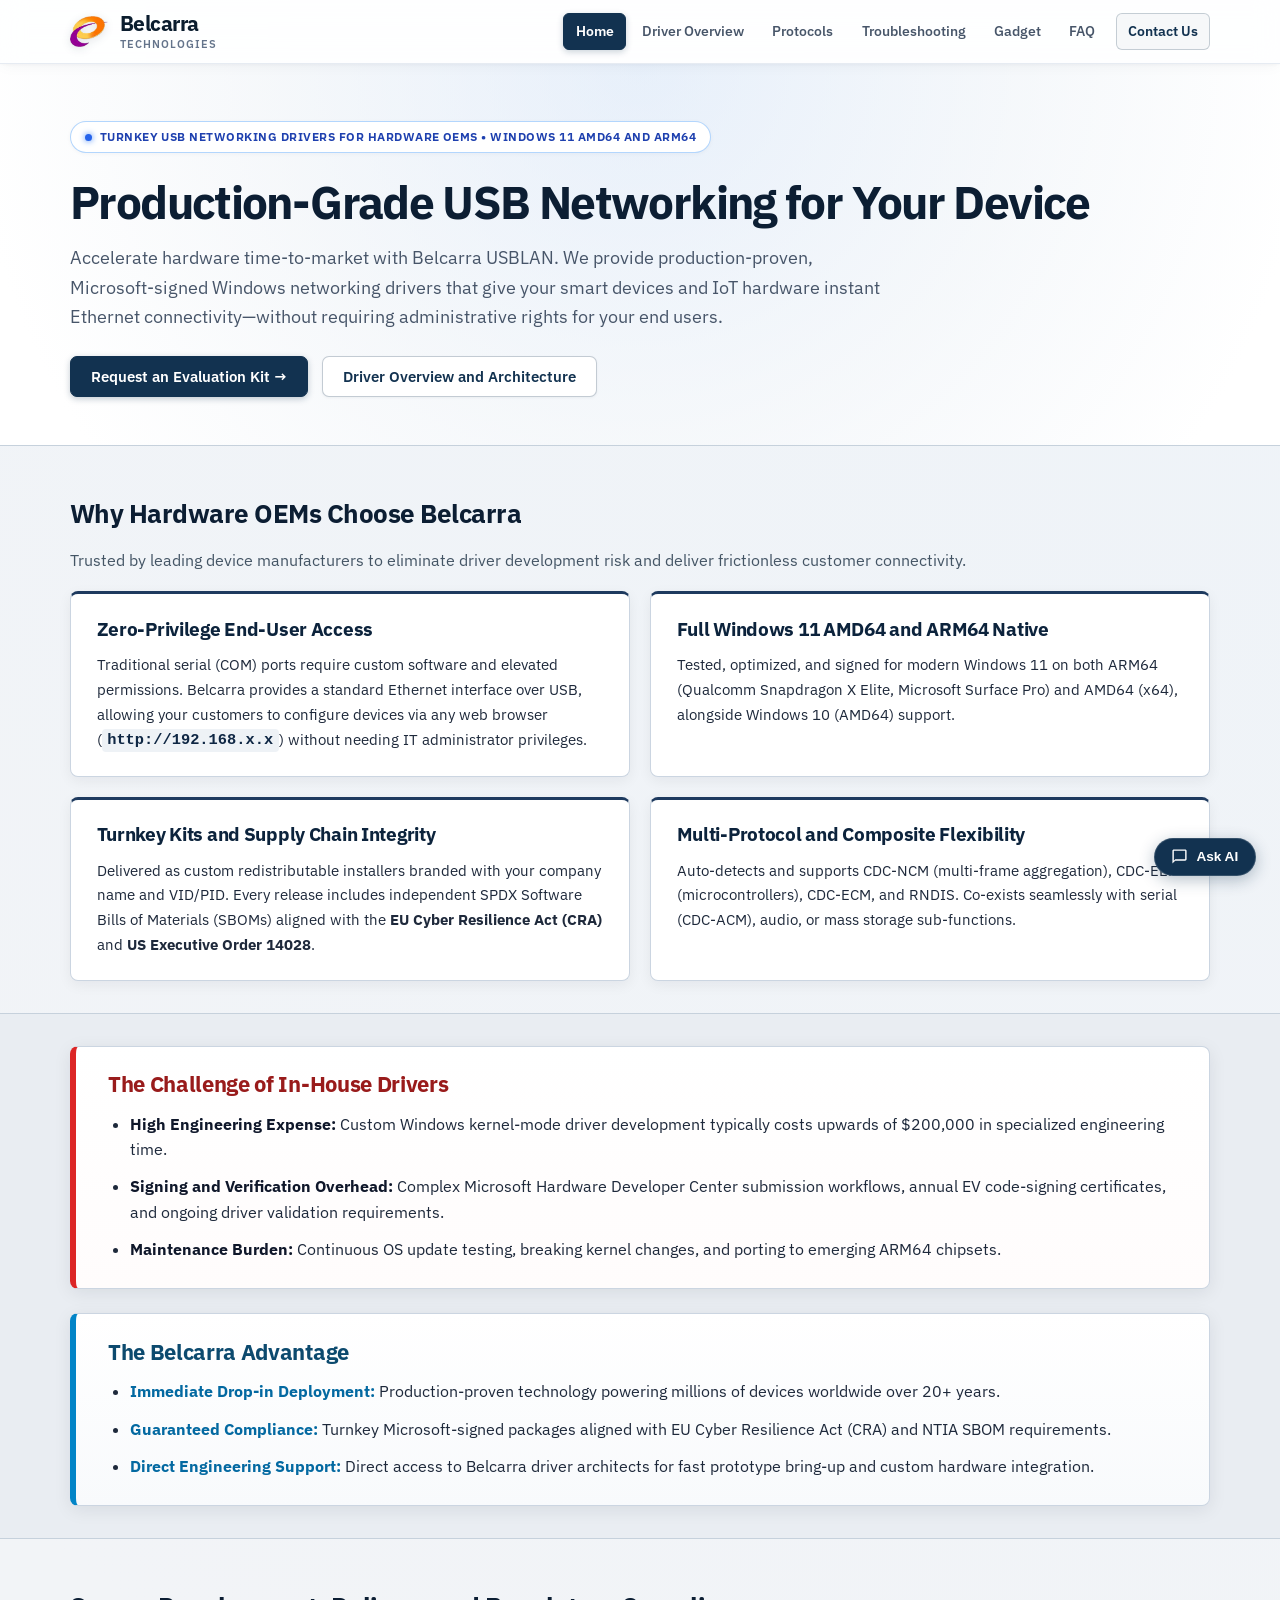
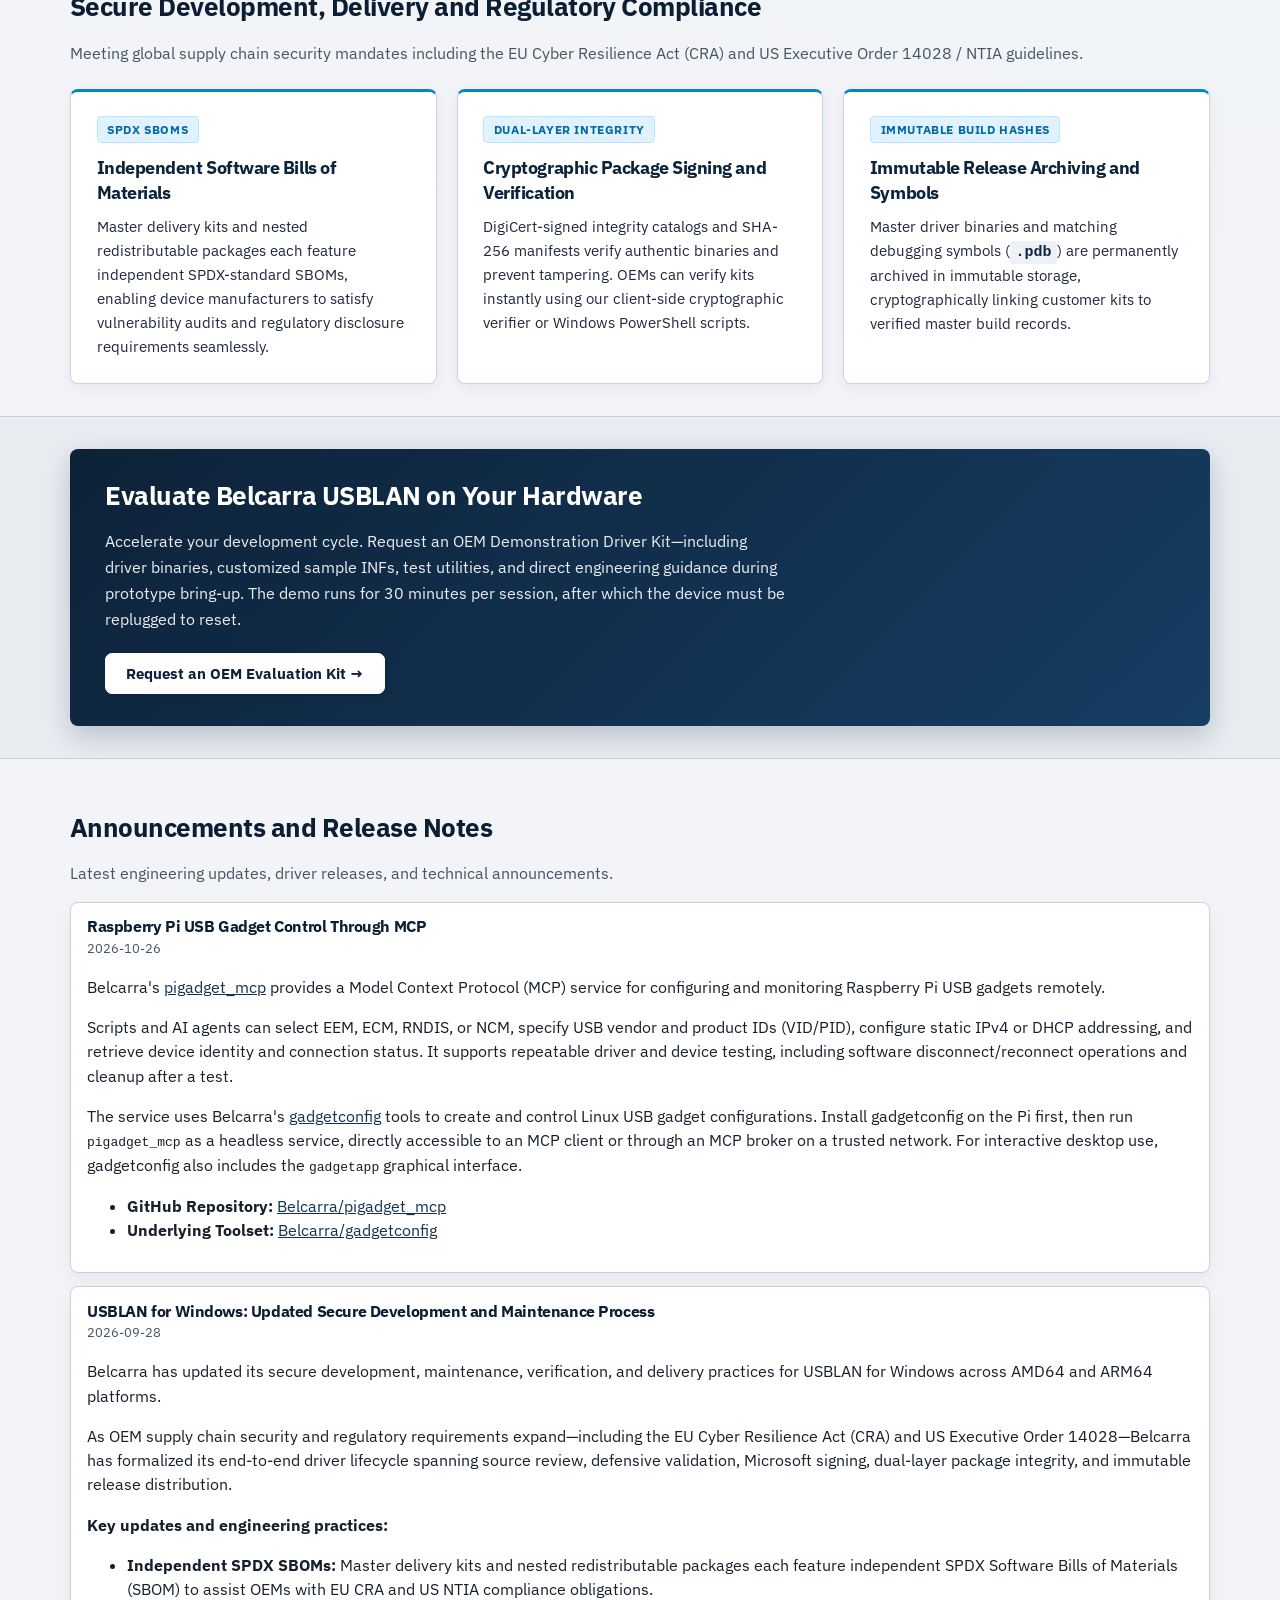
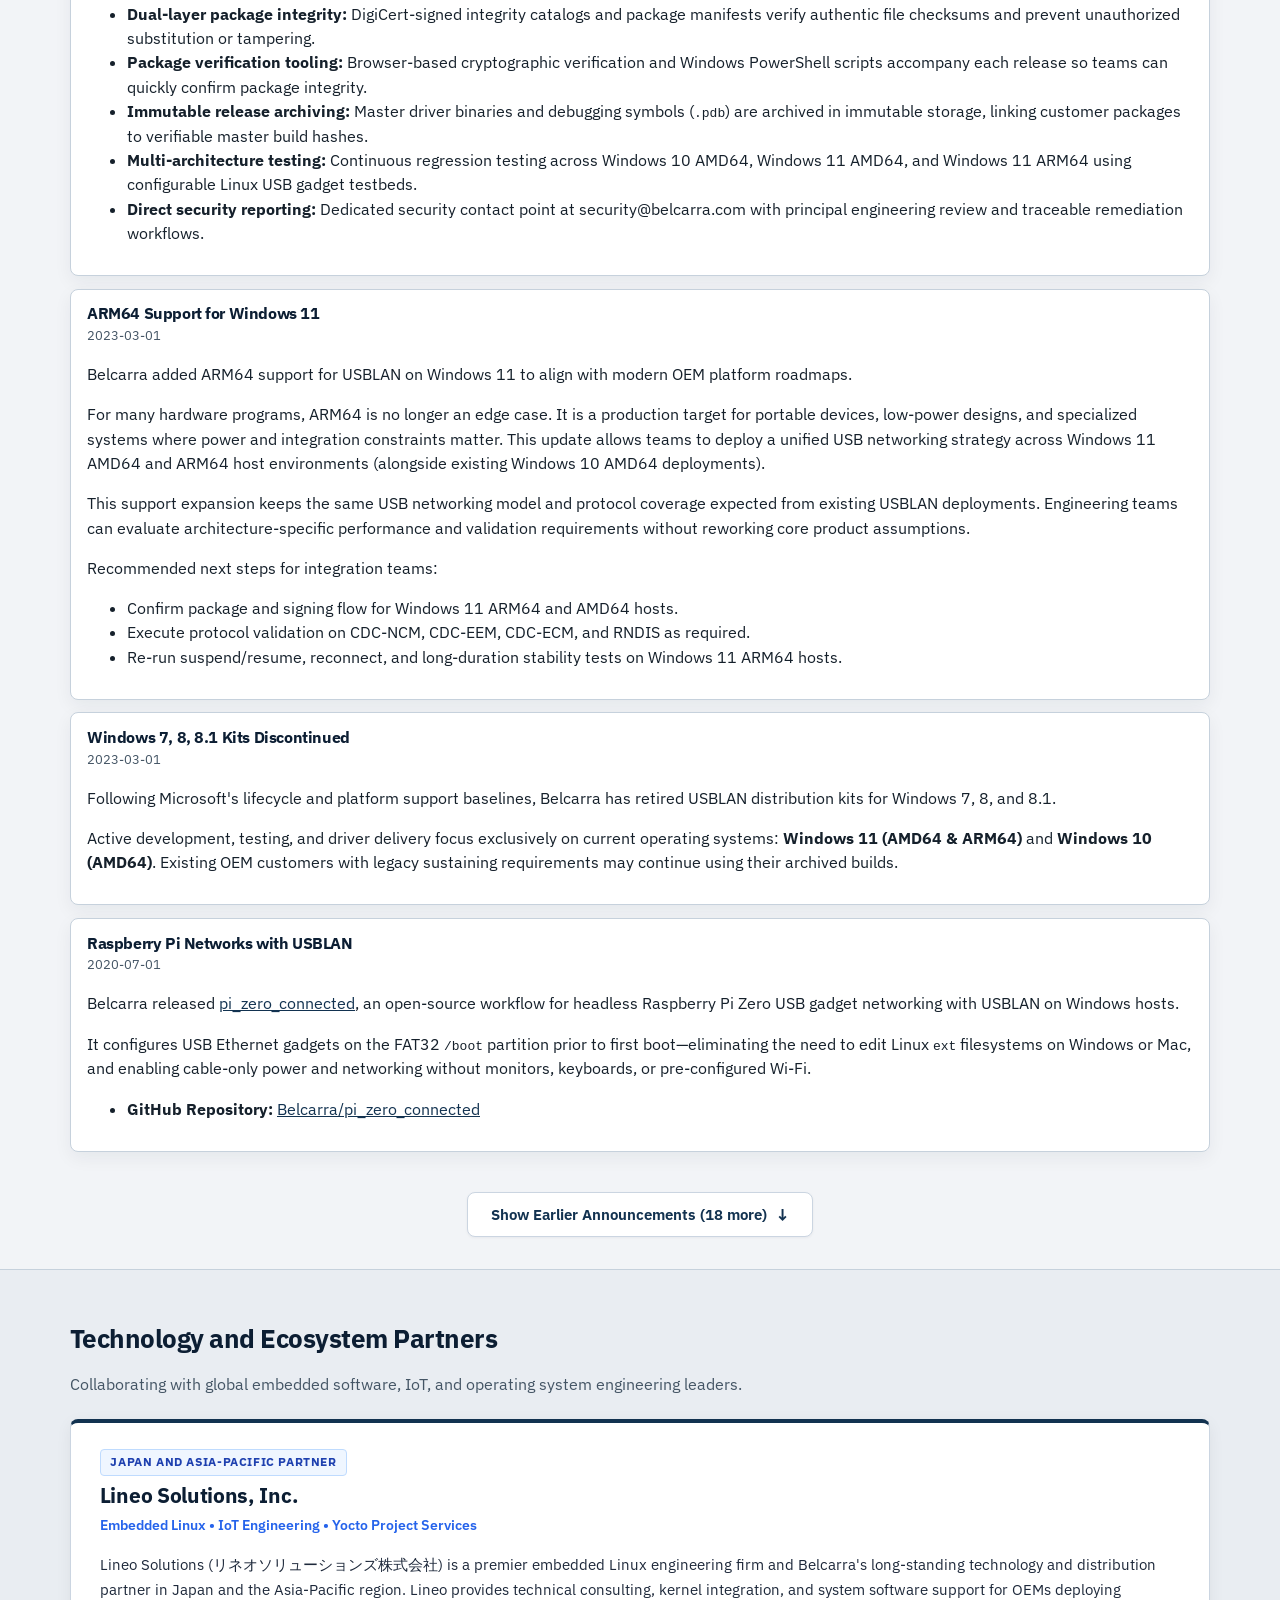
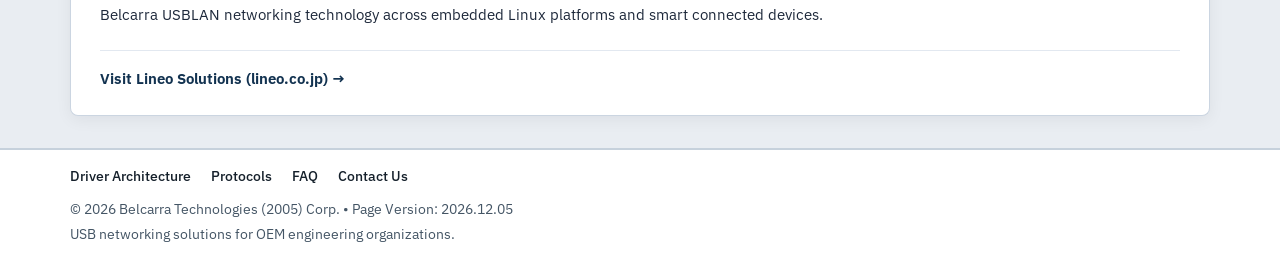
==== commit 961c7846: "Site-wide consistency updates, SEO indexing cleanup, and required evaluation fields" ====
--- a/index.html
+++ b/index.html
@@ -4,18 +4,18 @@
   <meta charset="utf-8">
   <meta name="viewport" content="width=device-width, initial-scale=1">
   <title>Belcarra | USB Networking Driver Solutions for Windows</title>
-  <meta name="description" content="Belcarra provides high-performance USB networking drivers for Windows 11 (AMD64, ARM64) and Windows 10, engineered for EU CRA and US Executive Order 14028 compliance with independent SPDX SBOMs.">
+  <meta name="description" content="Belcarra provides USB networking drivers for Windows 11 (AMD64, ARM64) and Windows 10 (AMD64), engineered for EU CRA and US Executive Order 14028 compliance with independent SPDX SBOMs.">
   <meta name="keywords" content="Belcarra, USBLAN, USB networking driver, Windows 11 USB driver, ARM64 USB driver, CDC-EEM, CDC-ECM, CDC-NCM, RNDIS, EU Cyber Resilience Act, CRA, Executive Order 14028, SBOM, SPDX, USB Vendor ID, Product ID, MCCI, Thesycon, Lineo, embedded USB networking, NDIS driver">
   <link rel="canonical" href="https://www.belcarra.com/">
   <meta property="og:title" content="Belcarra | USB Networking Driver Solutions for Windows">
-  <meta property="og:description" content="Belcarra provides high-performance USB networking drivers for Windows 11 (AMD64, ARM64) and Windows 10, engineered for EU CRA and US Executive Order 14028 compliance with independent SPDX SBOMs.">
+  <meta property="og:description" content="Belcarra provides USB networking drivers for Windows 11 (AMD64, ARM64) and Windows 10 (AMD64), engineered for EU CRA and US Executive Order 14028 compliance with independent SPDX SBOMs.">
   <meta property="og:type" content="website">
   <meta property="og:url" content="https://www.belcarra.com/">
   <meta property="og:site_name" content="Belcarra Technologies">
   <meta property="og:image" content="https://www.belcarra.com/assets/belcarra-logo.png">
   <meta name="twitter:card" content="summary_large_image">
   <meta name="twitter:title" content="Belcarra | USB Networking Driver Solutions for Windows">
-  <meta name="twitter:description" content="Belcarra provides high-performance USB networking drivers for Windows 11 (AMD64, ARM64) and Windows 10, engineered for EU CRA and US Executive Order 14028 compliance with independent SPDX SBOMs.">
+  <meta name="twitter:description" content="Belcarra provides USB networking drivers for Windows 11 (AMD64, ARM64) and Windows 10 (AMD64), engineered for EU CRA and US Executive Order 14028 compliance with independent SPDX SBOMs.">
   <meta name="twitter:image" content="https://www.belcarra.com/assets/belcarra-logo.png">
   <script type="application/ld+json">
   {
@@ -90,12 +90,12 @@
   <main>
     <section class="hero">
       <div class="wrap">
-        <div class="eyebrow">Turnkey USB Networking Drivers for Hardware OEMs • Windows 11 AMD64 &amp; ARM64</div>
+        <div class="eyebrow">Turnkey USB Networking Drivers for Hardware OEMs • Windows 11 AMD64 and ARM64</div>
         <h1>Production-Grade USB Networking for Your Device</h1>
         <p class="lead">Accelerate hardware time-to-market with Belcarra USBLAN. We provide production-proven, Microsoft-signed Windows networking drivers that give your smart devices and IoT hardware instant Ethernet connectivity—without requiring administrative rights for your end users.</p>
         <div class="hero-actions">
           <a href="evaluation-request.html" class="btn btn-primary">Request an Evaluation Kit →</a>
-          <a href="driver-overview.html" class="btn btn-secondary">Driver Overview &amp; Architecture</a>
+          <a href="driver-overview.html" class="btn btn-secondary">Driver Overview and Architecture</a>
         </div>
       </div>
     </section>
@@ -111,16 +111,16 @@
             <p>Traditional serial (COM) ports require custom software and elevated permissions. Belcarra provides a standard Ethernet interface over USB, allowing your customers to configure devices via any web browser (<code>http://192.168.x.x</code>) without needing IT administrator privileges.</p>
           </div>
           <div class="feature-box">
-            <h3>Full Windows 11 AMD64 &amp; ARM64 Native</h3>
-            <p>Tested, optimized, and signed for modern Windows 11 on both ARM64 (Qualcomm Snapdragon X Elite, Microsoft Surface Pro) and AMD64 (x64), alongside Windows 10 support.</p>
+            <h3>Full Windows 11 AMD64 and ARM64 Native</h3>
+            <p>Tested, optimized, and signed for modern Windows 11 on both ARM64 (Qualcomm Snapdragon X Elite, Microsoft Surface Pro) and AMD64 (x64), alongside Windows 10 (AMD64) support.</p>
           </div>
           <div class="feature-box">
             <h3>Turnkey Kits and Supply Chain Integrity</h3>
             <p>Delivered as custom redistributable installers branded with your company name and VID/PID. Every release includes independent SPDX Software Bills of Materials (SBOMs) aligned with the <strong>EU Cyber Resilience Act (CRA)</strong> and <strong>US Executive Order 14028</strong>.</p>
           </div>
           <div class="feature-box">
-            <h3>Multi-Protocol &amp; Composite Flexibility</h3>
-            <p>Auto-detects and supports CDC-NCM (high-throughput), CDC-EEM (microcontrollers), CDC-ECM, and RNDIS. Co-exists seamlessly with serial (CDC-ACM), audio, or mass storage sub-functions.</p>
+            <h3>Multi-Protocol and Composite Flexibility</h3>
+            <p>Auto-detects and supports CDC-NCM (multi-frame aggregation), CDC-EEM (microcontrollers), CDC-ECM, and RNDIS. Co-exists seamlessly with serial (CDC-ACM), audio, or mass storage sub-functions.</p>
           </div>
         </div>
       </div>
@@ -133,8 +133,8 @@
           <article class="card card-challenge">
             <h2>The Challenge of In-House Drivers</h2>
             <ul>
-              <li><strong>High R&amp;D Expense:</strong> Custom Windows kernel-mode driver development typically costs upwards of $200,000 in specialized engineering time.</li>
-              <li><strong>Signing &amp; Verification Overhead:</strong> Complex Microsoft Hardware Developer Center submission workflows, annual EV code-signing certificates, and ongoing driver validation requirements.</li>
+              <li><strong>High Engineering Expense:</strong> Custom Windows kernel-mode driver development typically costs upwards of $200,000 in specialized engineering time.</li>
+              <li><strong>Signing and Verification Overhead:</strong> Complex Microsoft Hardware Developer Center submission workflows, annual EV code-signing certificates, and ongoing driver validation requirements.</li>
               <li><strong>Maintenance Burden:</strong> Continuous OS update testing, breaking kernel changes, and porting to emerging ARM64 chipsets.</li>
             </ul>
           </article>
@@ -187,23 +187,23 @@
     </section>
 
     <!-- Announcements -->
-    <section class="section section-alt">
-      <div class="wrap">
-        <h2>Announcements &amp; Release Notes</h2>
+    <section class="section">
+      <div class="wrap">
+        <h2>Announcements and Release Notes</h2>
         <p class="section-intro">Latest engineering updates, driver releases, and technical announcements.</p>
         <div id="announcements" class="announcement-list" aria-live="polite"></div>
       </div>
     </section>
 
-    <!-- Technology Partners & Ecosystem -->
-    <section class="section" id="partners">
-      <div class="wrap">
-        <h2>Technology &amp; Ecosystem Partners</h2>
+    <!-- Technology Partners and Ecosystem -->
+    <section class="section section-alt" id="partners">
+      <div class="wrap">
+        <h2>Technology and Ecosystem Partners</h2>
         <p class="section-intro">Collaborating with global embedded software, IoT, and operating system engineering leaders.</p>
         <div class="partner-grid" style="margin-top: 1.4rem;">
           <article class="partner-card">
             <div class="partner-header">
-              <span class="partner-badge">Japan &amp; Asia-Pacific Partner</span>
+              <span class="partner-badge">Japan and Asia-Pacific Partner</span>
               <h3>Lineo Solutions, Inc.</h3>
               <p class="partner-meta">Embedded Linux • IoT Engineering • Yocto Project Services</p>
             </div>
@@ -224,11 +224,10 @@
       <nav class="footer-links" aria-label="Footer navigation">
         <a href="driver-overview.html">Driver Architecture</a>
         <a href="protocols.html">Protocols</a>
-        <a href="index.html#partners">Partners</a>
         <a href="faq.html">FAQ</a>
         <a href="contact-us.html">Contact Us</a>
       </nav>
-      <p>© <span id="year"></span> Belcarra Technologies (2005) Corp. &bull; Page Version: <span class="page-version">2026.10.30</span></p>
+      <p>© <span id="year"></span> Belcarra Technologies (2005) Corp. &bull; Page Version: <span class="page-version">2026.11.12</span></p>
       <p>USB networking solutions for OEM engineering organizations.</p>
     </div>
   </footer>
